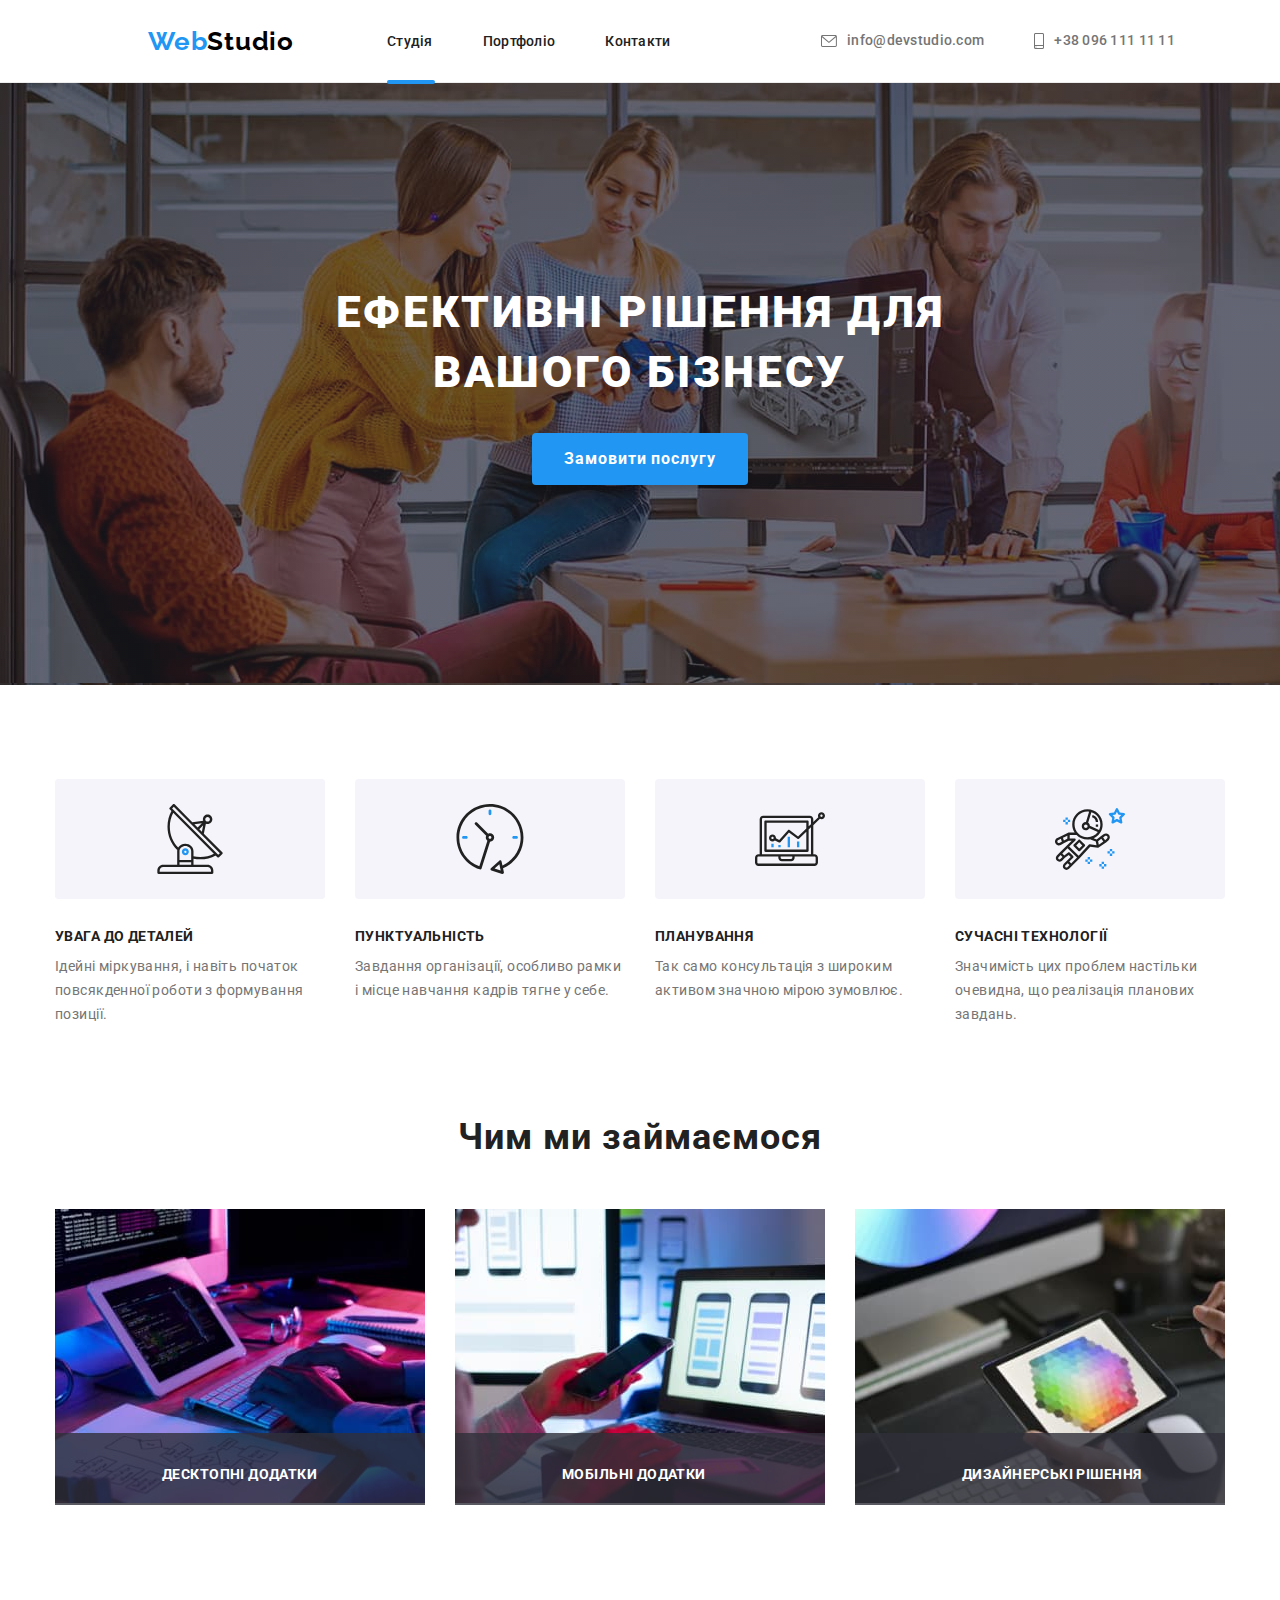
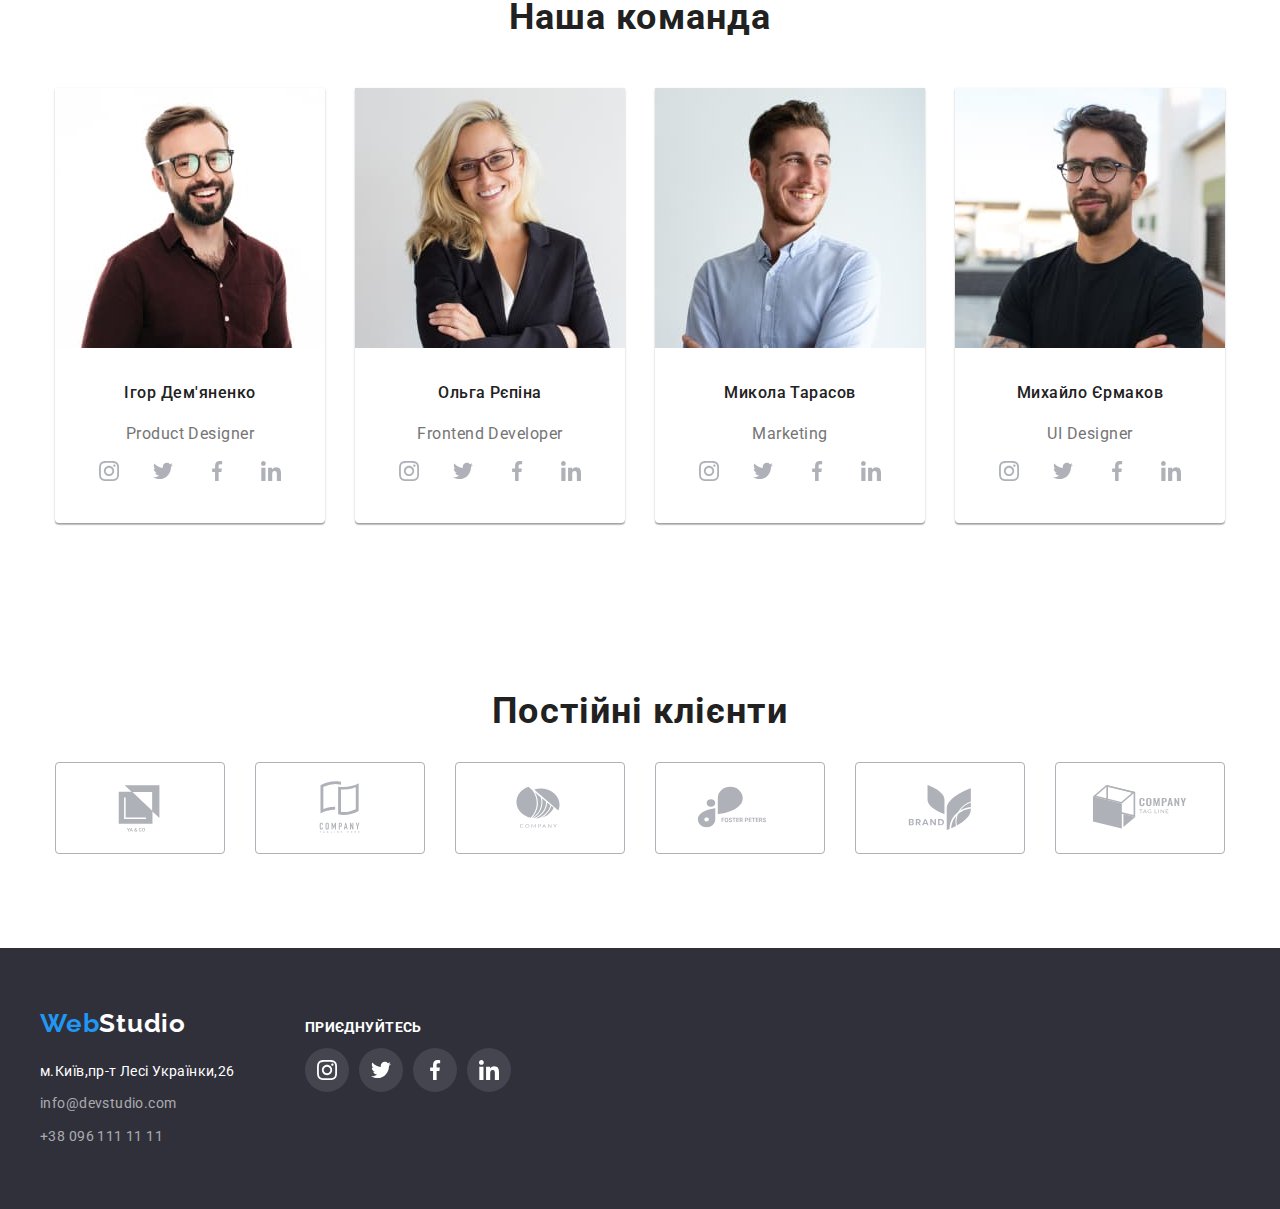
==== index.html @ 8ebbfdc6 "Add files via upload" ====
<!DOCTYPE html>
<html lang="uk">
  <head>
    <meta charset="UTF-8" />
    <meta http-equiv="X-UA-Compatible" content="IE=edge" />
    <meta name="viewport" content="width=device-width, initial-scale=1.0" />
    <link rel="preconnect" href="https://fonts.googleapis.com" />
    <link rel="preconnect" href="https://fonts.gstatic.com" crossorigin />
    <link
      href="https://fonts.googleapis.com/css2?family=Raleway:ital,wght@0,700;1,200&family=Roboto:wght@400;500;700;900&display=swap"
      rel="stylesheet"
    />
    <link
      rel="stylesheet"
      href="https://cdnjs.cloudflare.com/ajax/libs/modern-normalize/1.1.0/modern-normalize.min.css"
    />
    <link rel="stylesheet" href="./Styles/styles.css" />
    <title>Студія</title>
  </head>
  <body>
    <!-- Шапка сайта -->
    <header class="header-page">
      <div class="container header-container">
        <nav class="nav-title">
          <a href="logo" class="logo-header">
            <span class="logo-web">Web</span>Studio</a
          >
          <ul class="nav-link">
            <li class="nav-link-list">
              <a href="./index.html" class="link current">Студія</a>
            </li>
            <li class="nav-link-list">
              <a href="./portfolio.html" class="link">Портфоліо</a>
            </li>
            <li class="nav-link-list">
              <a href="Контакти" class="link">Контакти</a>
            </li>
          </ul>
        </nav>
        <ul class="contacts-link">
          <li class="contacts-list">
            <a href="info@devstudio.com" class="link">
              <svg class="icon-envelope" width="16" height="12">
                <use href="./studioimg/symbol-defs.svg#icon-envelope">
                </use>
              </svg><span>
              info@devstudio.com</span></a>
          </li>
          <li class="contacts-list">
            <a href="tel:+380961111111" class="link">
              <svg class="icon-smartphone" width="10" height="16">
                <use href="./studioimg/symbol-defs.svg#icon-smartphone"></use></svg>
                <span>+38 096 111 11 11</span></a>
          </li>
        </ul>
      </div>
    </header>
    <main>
      <!-- hero -->
      <section class="hero-section">
        <div class="hero-container">
          <h1 class="hero-title">Ефективні рішення для вашого бізнесу</h1>
          <button data-modal-open class="hero-button pointer" type="button">
            Замовити послугу
          </button>
         

            </div>
          </div>

      </section>
      <!--  Переваги -->
      <section class="section-skills">
        <div class="container-skills">
          <ul class="skills">
            <li class="skills-list">
              <div class="icon-skills">
                <svg class="icon-antenna" width="70" height="70">
                  <use href="./studioimg/symbol-defs.svg#icon-antenna"></use>
                </svg>
              </div>
              <h3 class="skills-item">УВАГА ДО ДЕТАЛЕЙ</h3>
              <p class="skills-text">
                Ідейні міркування, і навіть початок повсякденної роботи з
                формування позиції.
              </p>
            </li>
            <li class="skills-list">
              <div class="icon-skills">
                <svg class="icon-clock" width="70" height="70">
                  <use href="./studioimg/symbol-defs.svg#icon-clock"></use>                  
                </svg>
              </div>
              <h3 class="skills-item">ПУНКТУАЛЬНІСТЬ</h3>
              <p class="skills-text">
                Завдання організації, особливо рамки і місце навчання кадрів
                тягне у себе.
              </p>
            </li>
            <li class="skills-list">
              <div class="icon-skills">
                <svg class="icon-diagram" width="70" height="70">
                  <use href="./studioimg/symbol-defs.svg#icon-diagram"></use>                  
                </svg>
              </div>
              <h3 class="skills-item">ПЛАНУВАННЯ</h3>
              <p class="skills-text">
                Так само консультація з широким активом значною мірою зумовлює.
              </p>
            </li>
            <li class="skills-list">
              <div class="icon-skills">
                <svg class="icon-astronaut" width="70" height="70">

                  <use href="./studioimg/symbol-defs.svg#icon-astronaut"></use>                
                </svg>
              </div>
              <h3 class="skills-item">СУЧАСНІ ТЕХНОЛОГІЇ</h3>
              <p class="skills-text">
                Значимість цих проблем настільки очевидна, що реалізація
                планових завдань.
              </p>
            </li>
          </ul>
        </div>
      </section>
      <!--Чим займаємось  -->
      <section class="section-we-do">
        <div class="container-we-do">
          <h2 class="we-do-title">Чим ми займаємося</h2>
          <ul class="we-do-list">
            <li class="we-do-item">
              <div class="produkt-work"><img
                class="img-block"
                src="./studioimg/box1.jpg"
                alt="набираймо текст"
                width="370"
              />
              <p class="we-do-work">Десктопні додатки</p></div>
            </li>
            <li class="we-do-item">
              <div class="produkt-work">
              <img
                class="img-block"
                src="./studioimg/box2.jpg"
                alt="мобільний додаток"
                width="370"
              />
              <p class="we-do-work">Мобільні додатки</p>
            </div>
            </li>
            <li class="we-do-item">
              <div class="produkt-work">
              <img
                class="img-block"
                src="./studioimg/box3.jpg"
                alt="оформлення"
                width="370"
              />
              <p class="we-do-work">Дизайнерські рішення</p>
            </div>
            </li>
          </ul>
        </div>
      </section>
      <!-- Наша команда -->
      <section class="section-team">
        <div class="container-team">
          <h2 class="team-title">Наша команда</h2>
          <ul class="team-list">
            <li class="team-item">
              <img
                class="team-img"
                src="./studioimg/img1.jpg"
                alt="Ігор Дем'яненко"
                width="270"
              />
              <div class="team-member">
                <h3 class="team-people">Ігор Дем'яненко</h3>
                <p class="teams-text">Product Designer</p>
                <ul class="icon-social">
                  <li class="icon-sociall">
                    <a class="icon-link" href="instagram">
                      <svg class="icon-svg" width="20" height="20">
                        <use href="./studioimg/symbol-defs.svg#icon-instagram1"></use>
                      </svg>
                    </a>
                  </li>
                  <li class="icon-sociall">
                    <a class="icon-link" href="twitter1">
                      <svg class="icon-svg" width="20" height="20">
                        <use href="./studioimg/symbol-defs.svg#icon-twitter1"></use>
                      </svg>
                    </a>
                  </li>
                  <li class="icon-sociall">
                    <a class="icon-link" href="facebook1">
                      <svg class="icon-svg" width="20" height="20">
                        <use href="./studioimg/symbol-defs.svg#icon-facebook1"></use>
                      </svg>
                    </a>
                  </li>
                  <li class="icon-sociall">
                    <a class="icon-link" href="linkedin1">
                      <svg class="icon-svg" width="20" height="20">
                        <use href="./studioimg/symbol-defs.svg#icon-linkedin1"></use>
                      </svg>
                    </a>
                  </li>
                </ul>
                    </div>
                    </li>
                    <li class="team-item">
                      <img class="team-img" src="./studioimg/img2.jpg" alt="Ольга Рєпіна" width="270" />
                      <div class="team-member">
                        <h3 class="team-people">Ольга Рєпіна</h3>
                        <p class="teams-text">Frontend Developer</p>
                        <ul class="icon-social">
                          <li class="icon-sociall">
                            <a class="icon-link" href="instagram">
                              <svg class="icon-svg" width="20" height="20">
                                <use href="./studioimg/symbol-defs.svg#icon-instagram1"></use>
                              </svg>
                            </a>
                          </li>
                          <li class="icon-sociall">
                            <a class="icon-link" href="twitter1">
                              <svg class="icon-svg" width="20" height="20">
                                <use href="./studioimg/symbol-defs.svg#icon-twitter1"></use>
                              </svg>
                            </a>
                          </li>
                          <li class="icon-sociall">
                            <a class="icon-link" href="facebook1">
                              <svg class="icon-svg" width="20" height="20">
                                <use href="./studioimg/symbol-defs.svg#icon-facebook1"></use>
                              </svg>
                            </a>
                          </li>
                          <li class="icon-sociall">
                            <a class="icon-link" href="linkedin1">
                              <svg class="icon-svg" width="20" height="20">
                                <use href="./studioimg/symbol-defs.svg#icon-linkedin1"></use>
                              </svg>
                            </a>
                          </li>
                        </ul>
                      </div>
                    </li>
                    <li class="team-item">
                      <img class="team-img" src="./studioimg/img3.jpg" alt="Микола Тарасов" width="270" />
                      <div class="team-member">
                        <h3 class="team-people">Микола Тарасов</h3>
                        <p class="teams-text">Marketing</p>
                        <ul class="icon-social">
                          <li class="icon-sociall">
                            <a class="icon-link" href="instagram">
                              <svg class="icon-svg" width="20" height="20">
                                <use href="./studioimg/symbol-defs.svg#icon-instagram1"></use>
                              </svg>
                            </a>
                          </li>
                          <li class="icon-sociall">
                            <a class="icon-link" href="twitter1">
                              <svg class="icon-svg" width="20" height="20">
                                <use href="./studioimg/symbol-defs.svg#icon-twitter1"></use>
                              </svg>
                            </a>
                          </li>
                          <li class="icon-sociall">
                            <a class="icon-link" href="facebook1">
                              <svg class="icon-svg" width="20" height="20">
                                <use href="./studioimg/symbol-defs.svg#icon-facebook1"></use>
                              </svg>
                            </a>
                          </li>
                          <li class="icon-sociall">
                            <a class="icon-link" href="linkedin1">
                              <svg class="icon-svg" width="20" height="20">
                                <use href="./studioimg/symbol-defs.svg#icon-linkedin1"></use>
                              </svg>
                            </a>
                          </li>
                        </ul>
                      </div>
                    </li>
                    <li class="team-item">
                      <img class="team-img" src="./studioimg/img4.jpg" alt="Михайло Єрмаков" width="270" />
                      <div class="team-member">
                        <h3 class="team-people">Михайло Єрмаков</h3>
                        <p class="teams-text">UI Designer</p>
                        <ul class="icon-social">
                          <li class="icon-sociall">
                            <a class="icon-link" href="instagram">
                              <svg class="icon-svg" width="20" height="20">
                                <use href="./studioimg/symbol-defs.svg#icon-instagram1"></use>
                              </svg>
                            </a>
                          </li>
                          <li class="icon-sociall">
                            <a class="icon-link" href="twitter1">
                              <svg class="icon-svg" width="20" height="20">
                                <use href="./studioimg/symbol-defs.svg#icon-twitter1"></use>
                              </svg>
                            </a>
                          </li>
                          <li class="icon-sociall">
                            <a class="icon-link" href="facebook1">
                              <svg class="icon-svg" width="20" height="20">
                                <use href="./studioimg/symbol-defs.svg#icon-facebook1"></use>
                              </svg>
                            </a>
                          </li>
                          <li class="icon-sociall">
                            <a class="icon-link" href="linkedin1">
                              <svg class="icon-svg" width="20" height="20">
                                <use href="./studioimg/symbol-defs.svg#icon-linkedin1"></use>
                              </svg>
                            </a>
                          </li>
                        </ul>
                      </div>
                    </li>
                    </ul>
                    </div>
                    </section>
                    <!-- Постійні клієнти -->
                    <section class="regular-customers">
                      <h2 class="customers-title">Постійні клієнти</h2>
                      <div class="container-customers">
                        <ul class="customers-list">
                          <li class="customers-items">
                            <a class="logo-link" href="icon-Logo6">
                              <svg class="icon-group" width="106" height="60">
                                <use href="./studioimg/symbol-defs.svg#icon-Logo6"></use>
                              </svg>
                            </a>
                          </li>
                          <li class="customers-items">
                            <a class="logo-link" href="icon-Logo1">
                              <svg class="icon-group" width="106" height="60">
                                <use href="./studioimg/symbol-defs.svg#icon-Logo1"></use>
                              </svg>
                            </a>
                          </li>
                          <li class="customers-items">
                            <a class="logo-link" href="icon-Logo2">
                              <svg class="icon-group" width="106" height="60">/
                                <use href="./studioimg/symbol-defs.svg#icon-Logo2"></use>
                              </svg>
                            </a>
                          </li>
                          <li class="customers-items">
                            <a class="logo-link" href="icon-Logo3">
                              <svg class="icon-group" width="106" height="60">
                                <use href="./studioimg/symbol-defs.svg#icon-Logo3"></use>
                              </svg>
                            </a>
                          </li>
                          <li class="customers-items">
                            <a class="logo-link" href="icon-Logo4">
                              <svg class="icon-group" width="106" height="60">
                                <use href="./studioimg/symbol-defs.svg#icon-Logo4"></use>
                              </svg>
                            </a>
                          </li>
                          <li class="customers-items">
                            <a class="logo-link" href="icon-Logo5">
                              <svg class="icon-group" width="106" height="60">
                                <use href="./studioimg/symbol-defs.svg#icon-Logo5"></use>
                              </svg>
                            </a>
                          </li>
                        </ul>
                      </div>
                    </section>
                    </main>
                    <!--footer-->
                    <section class="footer">
                      <div class="footer-container">
                      <div class="container-footer">
                        <a class="logo-footer" href="logo"><span class="logo-web">Web</span>Studio</a>
                        <address class="address">
                          <ul class="address-title">
                            <li class="address-list">
                              <a href="https://goo.gl/maps/Uk9epae2cdkcfRPx9" target="_blank" class="address-item"
                                rel="noopener noreferrer nofollow">
                                м.Київ,пр-т Лесі Українки,26</a>
                            </li>
                            <li class="mail-list">
                              <a href="mailto:info@devstudio.com" class="mail-item" rel="noopener noreferrer nofollow">
                                info@devstudio.com</a>
                            </li>
                            <li class="tel-list">
                              <a href="tel:+380961111111" class="tel-item">+38 096 111 11 11</a>
                            </li>
                          </ul>
                        </address>
                      </div>
                      <div class="container-social">
                        <p class="content-title">Приєднуйтесь</p>
                        <ul class="footer-social">
                          <li class="icon-footer">
                            <a class="footer-icon-link" href="instagram">
                              <svg class="icon-instagram" width="20" height="20">
                                <use href="./studioimg/symbol-defs.svg#icon-instagram"></use>
                              </svg>
                            </a>
                          </li>
                          <li class="icon-footer">
                            <a class="footer-icon-link" href="twitter">
                              <svg class="icon-twitter" width="20" height="20">
                                <use href="./studioimg/symbol-defs.svg#icon-twitter"></use>
                              </svg>
                            </a>
                          </li>
                          <li class="icon-footer">
                            <a class="footer-icon-link" href="facebook">
                              <svg class="icon-facebook" width="20" height="20">
                                <use href="./studioimg/symbol-defs.svg#icon-facebook"></use>
                              </svg>
                            </a>
                          </li>
                          <li class="icon-footer">
                            <a class="footer-icon-link" href="linkedin">
                              <svg class="icon-linkedin" width="20" height="20">
                                <use href="./studioimg/symbol-defs.svg#icon-linkedin"></use>
                              </svg>
                            </a>
                          </li>
                        </ul>
                      </div>
                    </div>
                    </section>
                    <div class="backdrop is-hidden" data-modal>
                      <div class="modal">
                          <button data-modal-close class="close-button" type="button">
                          <svg class="close-modal-svg" width="18" height="18">
                            <use href="./studioimg/symbol-defs.svg#icon-close"></use>
                          </svg>
                        </button>
                      </div>
                    </div>
                    <script src="./studioimg/js/modal.js"></script>
                    </body>
                    </html>
---- Styles/styles.css ----
:root {
  --primary-color: #757575;
  --secondary-color: #212121;
  --text-color: #ffffff;
  --logo-color: #000000;
  --accent-color: #2196f3;
  --footer-color: #2f303a;
  --background-body: #f5f5f5;
  --background-team: #f5f4fa;
  --background-icon: #afb1b8;
}

h1,
h2,
h3,
ul,
p {
  margin: 0;
  padding: 0;
}
button {
  font-family: inherit;
  padding: 0;
  margin: 0;
  border: none;
}

img {
  display: block;
  max-width: 100%;
  height: auto;
}

/* body */
body {
  background: var(--background-body);
  color: var(--primary-color);
  font-family: "Roboto", sans-serif;
}

li {
  list-style-type: none;
}

.visually-hidden {
  position: absolute;
  width: 1px;
  height: 1px;
  margin: -1px;
  padding: 0;
  overflow: hidden;
  border: 0;
  clip: rect(0 0 0 0);
}

/* header */
.header-container {
  display: block;
  /* padding-top: 32px;
  padding-bottom: 32px; */
}
.header-page {
  border-bottom: 1px solid #ececec;
}

.container {
  display: flex;
  width: 1200px;
  margin-left: auto;
  margin-right: auto;
  padding-left: 15px;
  padding-right: 15px;
  /* margin: 0 auto; */
}
.header-page {
  background: var(--text-color);
}

/* Logo header */

.logo-web {
  color: var(--accent-color);
}

.logo-header {
  font-family: "Raleway", sans-serif;
  font-weight: 700;
  font-size: 26px;
  line-height: 1.2;
  letter-spacing: 0.03em;
  color: var(--logo-color);
  text-decoration: none;
  padding-top: 25px;
  padding-bottom: 25px;
  margin-left: 93px;
}

.logo-header:focus {
  color: var(--accent-color);
}

/* site-nav */

.nav-title {
  display: flex;
  align-items: center;
}

.nav-link {
  display: flex;
  align-items: center;
  padding: 32px 0;
  margin-left: 93px;
}

.nav-link-list {
  margin-right: 50px;
}

.nav-link .link,
.nav-link .link.current {
  font-weight: 500;
  font-size: 14px;
  line-height: 1.14;
  letter-spacing: 0.02em;
  color: var(--secondary-color);
  text-decoration: none;
  transition-property: color;
  transition-duration: 250ms;
  transition-timing-function: cubic-bezier(0.4, 0, 0.2, 1);
}

.nav-link .link:hover,
.nav-link .link:focus {
  color: var(--accent-color);
}
a.current::after {
  display: block;
  content: "";
  position: absolute;
  width: 48px;
  height: 4px;
  top: 80px;

  background: var(--accent-color);
  border-radius: 2px;
}

.contacts-link {
  display: flex;
  align-items: center;
  margin-left: auto;
  justify-items: center;
}

.contacts-list {
  margin-right: 50px;
  padding: 32px 0;
}

.icon-envelope {
  fill: currentColor;
  margin-right: 10px;
}

.icon-smartphone {
  fill: currentColor;
  margin-right: 10px;
}

.contacts-link .link {
  font-weight: 500;
  font-size: 14px;
  line-height: 1.14;
  letter-spacing: 0.02em;
  color: var(--primary-color);
  text-decoration: none;
  display: flex;
  align-items: center;
  margin-left: auto;
  transition-property: color;
  transition-duration: 250ms;
  transition-timing-function: cubic-bezier(0.4, 0, 0.2, 1);
}

.contacts-link .link:hover,
.contacts-link .link:focus {
  color: var(--accent-color);
}

/* button studio */

.hero-button.pointer {
  cursor: pointer;
}
.hero-button {
  background: var(--accent-color);
  color: var(--text-color);
  font-weight: 700;
  font-size: 16px;
  line-height: 1.99;
  letter-spacing: 0.06em;
  display: flex;
  box-shadow: 0px 4px 4px rgba(0, 0, 0, 0.15);
  border-radius: 4px;
  margin: 0 auto;
  padding: 10px 32px;
}

.hero-section .button:focus,
.hero-section .button:hover {
  color: #188ce8;
}

/* section hero */
.hero-section {
  max-width: 1600px;
  margin-left: auto;
  margin-right: auto;
  padding-left: 15px;
  padding-right: 15px;
  padding-top: 200px;
  padding-bottom: 200px;
  background: #2f303a;

  background-image: linear-gradient(
      rgba(47, 48, 58, 0.4),
      rgba(47, 48, 58, 0.4)
    ),
    url(../studioimg/heroimg.jpg);
}

.backdrop {
  position: fixed;
  top: 0;
  left: 0;
  width: 100%;
  height: 100%;
  background: rgba(0, 0, 0, 0.2);
  transition: opacity 250ms cubic-bezier(0.4, 0, 0.2, 1), visibility 250ms;
}
.is-hidden {
  opacity: 0;
  pointer-events: none;
  visibility: hidden;
}
.modal {
  position: absolute;
  top: 50%;
  left: 50%;
  transform: translate(-50%, -50%);
  min-width: 528px;
  min-height: 581px;
  box-shadow: 0px 1px 3px rgba(0, 0, 0, 0.12), 0px 1px 1px rgba(0, 0, 0, 0.14),
    0px 2px 1px rgba(0, 0, 0, 0.2);
  border-radius: 4px;
  background: var(--text-color);
}

.modal .close-button {
  position: absolute;
  display: flex;
  justify-content: center;
  align-items: center;
  width: 30px;
  height: 30px;
  top: 8px;
  right: 8px;
  border-radius: 50%;
  background-color: var(--text-color);
  border: 1px solid rgba(0, 0, 0, 0.1);
  transition-property: var(--text-color);
  transition-duration: 250ms;
  transition-timing-function: cubic-bezier(0.4, 0, 0.2, 1);
}
.modal .close-button:hover,
.modal .close-button:focus {
  fill: var(--accent-color);
}

.hero-title {
  font-weight: 900;
  font-size: 44px;
  line-height: 1.36;
  letter-spacing: 0.06em;
  color: var(--text-color);

  margin-bottom: 30px;
  text-transform: uppercase;
  text-align: center;
  width: 696px;
  margin-left: auto;
  margin-right: auto;
}

/* advantages-переваги */

.container-skills {
  width: 1200px;
  margin-left: auto;
  margin-right: auto;
  padding-left: 15px;
  padding-right: 15px;
  display: flex;

  /* outline: 1px solid red; */
}
.section-skills {
  padding-bottom: 94px;
  padding-top: 94px;
}
.icon-skills {
  display: flex;
  justify-content: center;
  align-items: center;
  width: 270px;
  height: 120px;
  background-color: var(--background-team);
  margin-bottom: 30px;
  border-radius: 4px;
}

.skills {
  display: flex;
  gap: 30px;

  width: 270px;
  height: 120px;
  background-color: var(--background-team);
  margin-bottom: 30px;
  border-radius: 4px;
}

.skills-list {
  display: block;
}

.skills-item {
  font-weight: 700;
  font-size: 14px;
  line-height: 1.14;
  letter-spacing: 0.03em;
  color: var(--secondary-color);
  text-transform: uppercase;
}

.skills-text {
  font-size: 14px;
  line-height: 1.71;
  letter-spacing: 0.03em;
  color: var(--primary-color);
  margin-top: 10px;
}
/* чим займаемось */

.section-we-do {
  padding-top: 94px;
  padding-bottom: 0px;
}

.container-we-do {
  /* outline: 5px solid green; */
  width: 1200px;
  margin-left: auto;
  margin-right: auto;
  padding-left: 15px;
  padding-right: 15px;
}

.we-do-title {
  font-weight: 700;
  font-size: 36px;
  line-height: 1.16;
  letter-spacing: 0.03em;
  text-align: center;
  color: var(--secondary-color);
  margin-bottom: 50px;
}
.produkt-work {
  position: relative;
}
.produkt-work::before {
  display: inline-block;
  position: absolute;
  content: "";
  width: 370px;
  height: 72px;
  top: 224px;
  background: rgba(47, 48, 58, 0.8);
}
.we-do-list {
  display: flex;
  justify-content: center;
  gap: 30px;
  padding-inline-start: 0px;
}
.img-block {
  display: block;
  width: 370px;
}
.we-do-work {
  position: absolute;
  left: 107px;
  bottom: 27px;
  font-weight: 700;
  font-size: 14px;
  line-height: 1.14px;

  letter-spacing: 0.03em;
  text-transform: uppercase;
  color: var(--text-color);
}
/* Наша Команда */

.section-team {
  padding-top: 94px;
  padding-bottom: 94px;
  background: var(--text-color);
}

.container-team {
  /* outline: 5px solid tomato; */
  width: 1200px;
  margin-left: auto;
  margin-right: auto;
  padding-left: 15px;
  padding-right: 15px;
}
.team-title {
  margin-bottom: 50px;
}

.team-list {
  display: flex;
  justify-content: center;
  gap: 30px;
  padding-inline-start: 0px;
}

.team-item {
  flex-basis: 270px;
  background-color: var(--main-light-color);
  box-shadow: 0px 1px 3px rgba(0, 0, 0, 0.12), 0px 1px 1px rgba(0, 0, 0, 0.14),
    0px 2px 1px rgba(0, 0, 0, 0.2);
  border-radius: 0px 0px 4px 4px;
}

.team-img {
  display: block;
  width: 270px;
}

.team-member {
  padding: 30px 25px;
}

.team-title {
  font-weight: 700;
  font-size: 36px;
  line-height: 1.16;
  text-align: center;
  letter-spacing: 0.03em;
  color: var(--secondary-color);
}

.teams-text {
  color: var(--primary-color);
  font-size: 16px;
  line-height: 1.9;
  letter-spacing: 0.03em;
  text-align: center;
  margin-top: 10px;
}
.team-people {
  color: var(--secondary-color);
  font-weight: 500;
  font-size: 16px;
  line-height: 1.9;
  letter-spacing: 0.03em;

  text-align: center;
}
.icon-social {
  display: flex;
  justify-content: center;
  align-items: center;
  gap: 10px;
}

.icon-link {
  display: flex;
  justify-content: center;
  align-items: center;
  width: 44px;
  height: 44px;
  border-radius: 50%;
  color: var(--background-icon);
  transition-property: var(--background-icon);
  transition-duration: 250ms;
  transition-timing-function: cubic-bezier(0.4, 0, 0.2, 1);
}

.icon-link:hover,
.icon-link:focus {
  background-color: var(--accent-color);
  color: var(--text-color);
}
.icon-svg {
  fill: currentColor;
}

/* Постійні клієнти */

.regular-customers {
  width: 1200px;
  margin: 0 auto;
}
.customers-title {
  font-weight: 700;
  font-size: 36px;
  line-height: 1.16px;
  text-align: center;
  letter-spacing: 0.03em;
  color: var(--secondary-color);
  padding-top: 94px;
  padding-bottom: 50px;
}
.container-customers {
  display: flex;
  justify-content: center;
  align-items: center;
  padding-bottom: 94px;
}

.logo-link {
  display: flex;
  justify-content: center;
  align-items: center;
  fill: currentColor;
  width: 170px;
  height: 92px;
  border: 1px solid;
  border-radius: 4px;
  color: var(--background-icon);
  transition-property: var(--background-icon);
  transition-duration: 250ms;
  transition-timing-function: cubic-bezier(0.4, 0, 0.2, 1);
}

.logo-link:hover,
.logo-link:focus {
  color: var(--accent-color);
}
.customers-items {
  width: 170px;
  height: 92px;
}

.customers-list {
  display: flex;
  justify-content: center;
  align-items: center;
  gap: 30px;
}

/* footer */

.footer-container {
  width: 1200px;
  margin: 0 auto;
  display: flex;
  align-items: baseline;
}

.footer {
  background: var(--footer-color);

  padding-top: 60px;
  padding-bottom: 60px;
  margin-left: auto;
  margin-right: auto;
  padding-left: 15px;
  padding-right: 15px;
}

.logo-web {
  color: var(--accent-color);
}

.logo-footer {
  font-family: "Raleway", sans-serif;
  font-weight: 700;
  font-size: 26px;
  line-height: 1.2;
  letter-spacing: 0.03em;
  color: var(--text-color);
  text-decoration: none;
  display: block;
  margin-bottom: 20px;
}

/* address */

.address-title .address-link {
  color: var(--text-color);
  text-decoration: none;
  font-style: normal;
}
.address-title .mail-item:hover,
.address-title .tel-item:hover {
  color: var(--accent-color);
}
.address-list {
  margin-bottom: 9px;
}
.mail-list {
  margin-bottom: 9px;
}

.address-list .address-item {
  font-size: 14px;
  line-height: 1.71;
  letter-spacing: 0.03em;
  color: var(--text-color);
  text-decoration: none;
  font-style: normal;
  transition-property: var(--text-color);
  transition-duration: 250ms;
  transition-timing-function: cubic-bezier(0.4, 0, 0.2, 1);
}
.address-title .address-item:hover {
  color: var(--accent-color);
}

.address-title .mail-item,
.address-title .tel-item,
.address-link {
  font-size: 14px;
  line-height: 1.71;
  color: rgba(255, 255, 255, 0.6);
  letter-spacing: 0.03em;
  text-decoration: none;
  font-style: normal;
  transition-property: rgba(255, 255, 255, 0.6);
  transition-duration: 250ms;
  transition-timing-function: cubic-bezier(0.4, 0, 0.2, 1);
}

.address-item {
  display: inline-block;
}
/* Приєднуйтесь */

.container-social {
  margin-left: 70px;
}

.content-title {
  font-weight: 700;
  font-size: 14px;
  line-height: 1.14px;
  letter-spacing: 0.03em;
  text-transform: uppercase;
  color: var(--text-color);
  margin-bottom: 20px;
}
.footer-social {
  display: flex;
  justify-content: center;
  align-items: baseline;
  gap: 10px;
}

.footer-icon-link {
  display: flex;
  justify-content: center;
  align-items: center;
  background: rgba(255, 255, 255, 0.1);
  width: 44px;
  height: 44px;
  border-radius: 50%;
  transition-property: rgba(255, 255, 255, 0.6);
  transition-duration: 250ms;
  transition-timing-function: cubic-bezier(0.4, 0, 0.2, 1);
}
.footer-icon-link:focus,
.footer-icon-link:hover {
  background-color: var(--accent-color);
}

/* portfolio */

header {
  background: var(--text-color);
  border-bottom: 1px solid #ececec;
}

a.active.current::after {
  display: block;
  content: "";
  position: absolute;
  width: 78px;
  height: 4px;
  top: 80px;

  background: var(--accent-color);
  border-radius: 2px;
}

body {
  background: var(--text-color);
  color: var(--secondary-color);
}
/* portfolio button */

.container-portfolio {
  margin: 0 auto;
  max-width: 1200px;
  padding-right: 15px;
  padding-left: 15px;
}

.btn {
  height: 38px;
  font-weight: 500;
  font-size: 16px;
  line-height: 1.7px;
  letter-spacing: 0.03em;

  padding: 6px 22px;

  margin-right: 8px;
  border-radius: 4px;
  transition-property: var(--text-color);
  transition-duration: 250ms;
  transition-timing-function: cubic-bezier(0.4, 0, 0.2, 1);
}

.button.pointer:nth-child(5) {
  margin-right: 0;
}

.buttons-list {
  padding-top: 94px;
  padding-bottom: 94px;
  align-items: center;
}

.btn-items {
  margin-bottom: 50px;
  justify-content: center;
}

.btn-items {
  /* font-family: "Roboto"; */
  font-weight: 500;
  font-size: 16px;
  line-height: 1.62;
  letter-spacing: 0.03em;
  text-align: center;
  color: var(--secondary-color);
  background: var(--text-color);
  display: flex;
}

.btn:hover,
.btn:focus {
  color: var(--text-color);
  background-color: var(--accent-color);
  box-shadow: 0px 3px 1px rgba(0, 0, 0, 0.1), 0px 1px 2px rgba(0, 0, 0, 0.08),
    0px 2px 2px rgba(0, 0, 0, 0.12);
  border-radius: 4px;
}
/* Portfolio Project */

.portfolio-title {
  display: flex;
  flex-wrap: wrap;
}

.portfolio-list {
  flex-basis: 370px;
  margin-right: 30px;
  margin-bottom: 30px;
  border: 1px solid #eeeeee;
}
.portfolio-link {
  display: block;
  text-decoration: none;
}
.portfolio-link:hover,
.portfolio-link:focus {
  color: var(--accent-color);
  box-shadow: 0px 1px 1px rgba(0, 0, 0, 0.12), 0px 4px 4px rgba(0, 0, 0, 0.06),
    1px 4px 6px rgba(0, 0, 0, 0.16);
}
.portfolio-list:nth-child(3n) {
  margin-right: 0;
}
.portfolio-list:nth-last-child(-n + 3) {
  margin-bottom: 0;
}

.portfolio-sample {
  font-weight: 700;
  font-size: 18px;
  line-height: 2.25;
  letter-spacing: 0.06em;
  color: var(--secondary-color);
  /* margin-top: 20px; */
}
.portfolio-overlay {
  position: relative;
  overflow: hidden;
}
.portfolio-overlay::before {
  display: flex;
  content: "";
  position: absolute;
  justify-content: center;
  align-items: center;
  top: 0;
  left: 0;
  width: 100%;
  height: 100%;
  background: rgba(33, 150, 243, 0.9);
  opacity: 0;
  transform: translateY(100%);
  transition: transform 250ms cubic-bezier(0.4, 0, 0.2, 1);
}
.portfolio-overlay:hover::before {
  opacity: 1;
}
.portfolio-link:hover .portfolio-overlay::before {
  transform: translateY(0);
}

.title-overlay {
  position: relative;
  /* overflow: hidden; */
}
/* .overlay-text {
  position: relative;
  overflow: hidden;
} */

 .overlay-text {
  position: absolute;
  top: 0;
  left: 0;
  width: 100%;
  height: 100%;
  background: rgba(33, 150, 243, 0.9);
  padding: 63px 24px;
  

  font-weight: 400;
  font-size: 18px;
  line-height: 1.55px;
  color: var(--logo-color);
  letter-spacing: 0.03em;
  /* opacity: 0; */
  transform: translateY(0);
  transition: transform 250ms cubic-bezier(0.4, 0, 0.2, 1);
}
.overlay-text:hover {
  opacity: 1;
}

.portfolio-info {
  font-size: 16px;
  line-height: 1.19;
  letter-spacing: 0.03em;
  color: var(--primary-color);
  margin-top: 4px;
}
.porfolio-text {
  padding: 20px 24px;
  /* box-shadow: 0px 1px 3px rgba(0, 0, 0, 0.12), 0px 1px 1px rgba(0, 0, 0, 0.14),
    0px 2px 1px rgba(0, 0, 0, 0.2); */
  border-radius: 0px 0px 4px 4px;
}
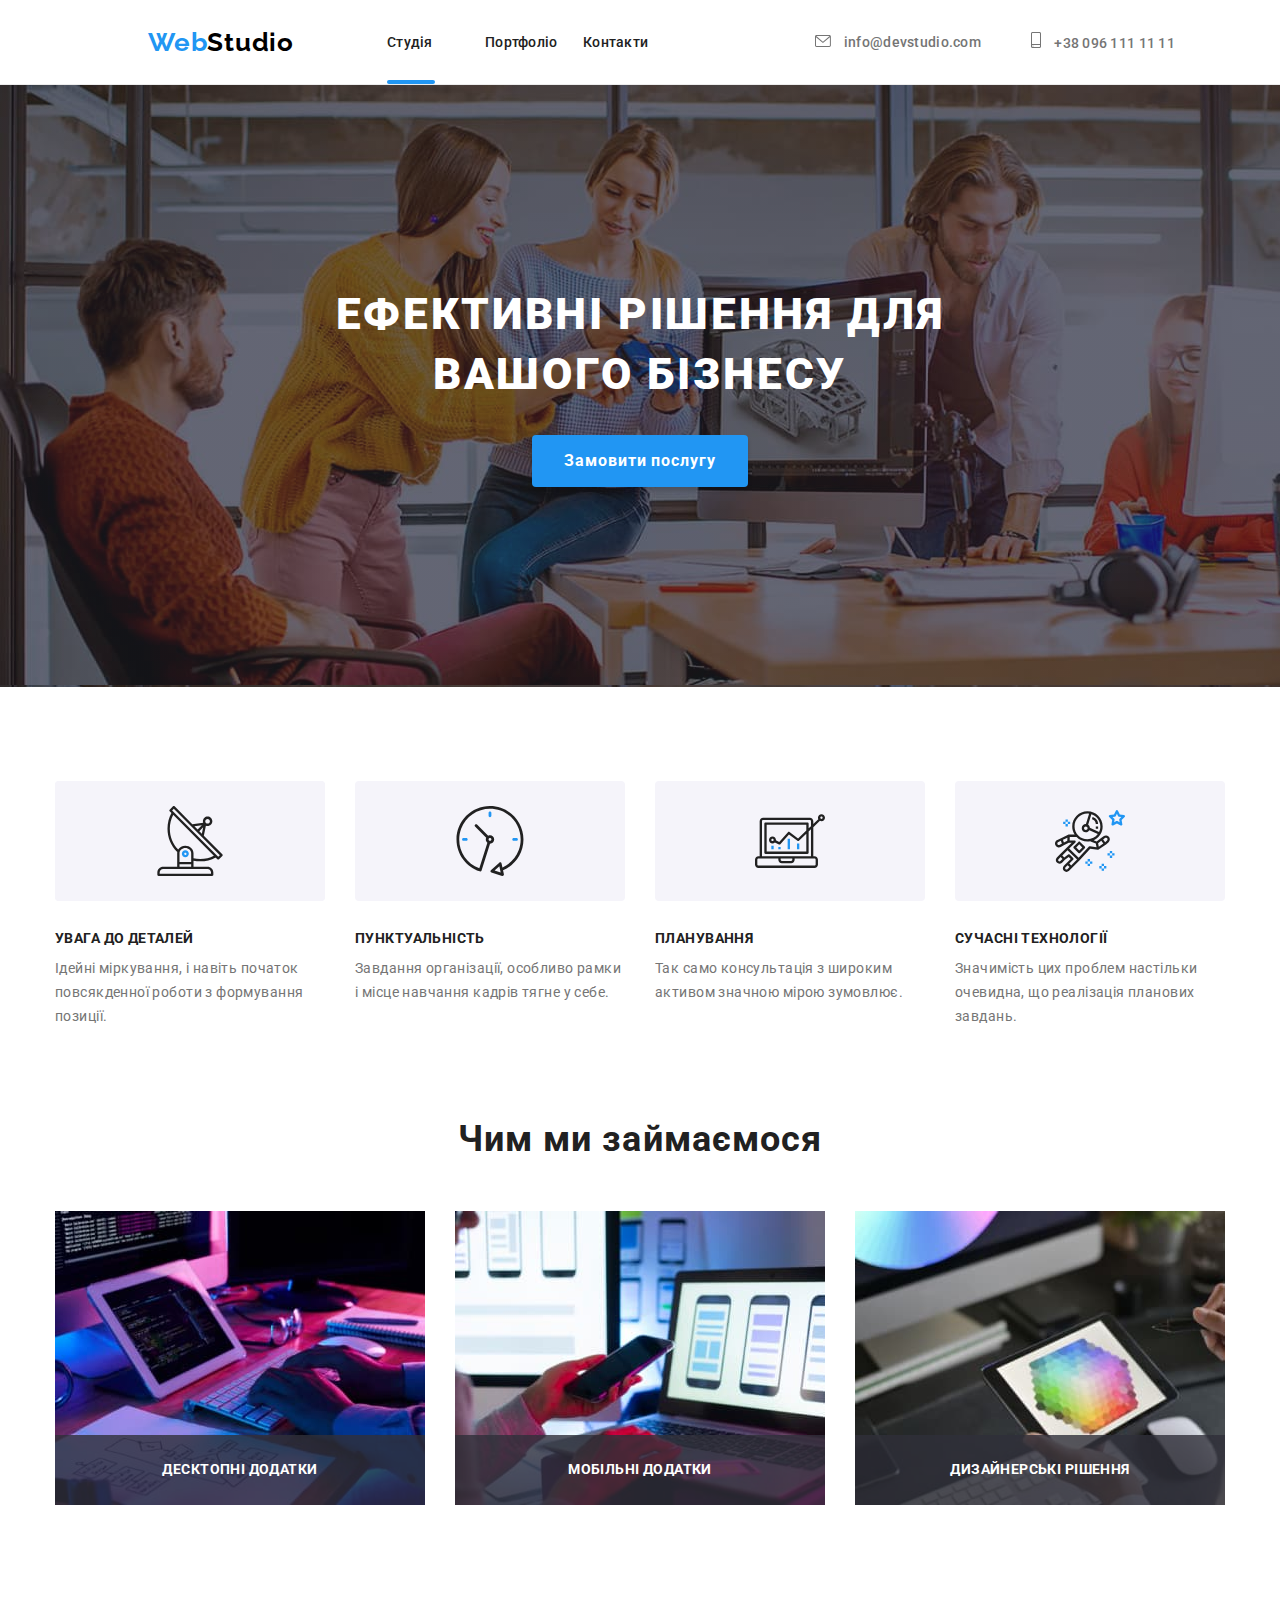
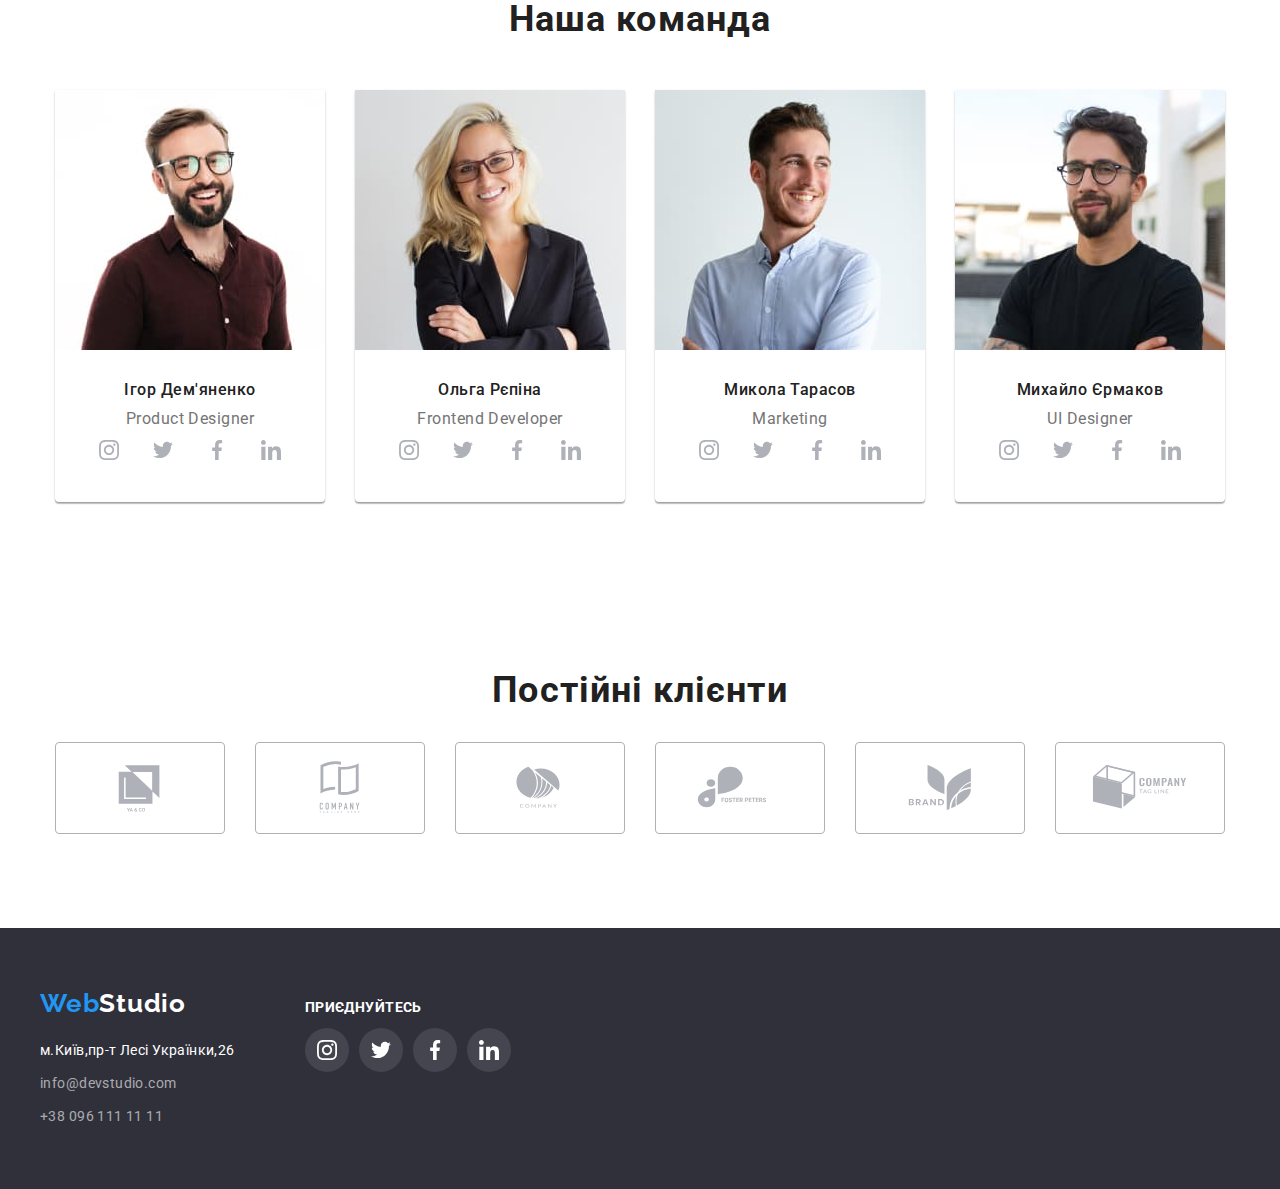
==== commit e0a1b222: "fix" ====
--- a/index.html
+++ b/index.html
@@ -41,16 +41,19 @@
           <li class="contacts-list">
             <a href="info@devstudio.com" class="link">
               <svg class="icon-envelope" width="16" height="12">
-                <use href="./studioimg/symbol-defs.svg#icon-envelope">
-                </use>
-              </svg><span>
-              info@devstudio.com</span></a>
+                <use
+                  href="./studioimg/symbol-defs.svg#icon-envelope"
+                ></use></svg>
+                <span> info@devstudio.com</span></a
+            >
           </li>
           <li class="contacts-list">
             <a href="tel:+380961111111" class="link">
               <svg class="icon-smartphone" width="10" height="16">
-                <use href="./studioimg/symbol-defs.svg#icon-smartphone"></use></svg>
-                <span>+38 096 111 11 11</span></a>
+                <use href="./studioimg/symbol-defs.svg#icon-smartphone"></use>
+              </svg>
+              <span>+38 096 111 11 11</span></a
+            >
           </li>
         </ul>
       </div>
@@ -63,11 +66,7 @@
           <button data-modal-open class="hero-button pointer" type="button">
             Замовити послугу
           </button>
-         
-
-            </div>
-          </div>
-
+        </div>
       </section>
       <!--  Переваги -->
       <section class="section-skills">
@@ -88,7 +87,7 @@
             <li class="skills-list">
               <div class="icon-skills">
                 <svg class="icon-clock" width="70" height="70">
-                  <use href="./studioimg/symbol-defs.svg#icon-clock"></use>                  
+                  <use href="./studioimg/symbol-defs.svg#icon-clock"></use>
                 </svg>
               </div>
               <h3 class="skills-item">ПУНКТУАЛЬНІСТЬ</h3>
@@ -100,7 +99,7 @@
             <li class="skills-list">
               <div class="icon-skills">
                 <svg class="icon-diagram" width="70" height="70">
-                  <use href="./studioimg/symbol-defs.svg#icon-diagram"></use>                  
+                  <use href="./studioimg/symbol-defs.svg#icon-diagram"></use>
                 </svg>
               </div>
               <h3 class="skills-item">ПЛАНУВАННЯ</h3>
@@ -111,8 +110,7 @@
             <li class="skills-list">
               <div class="icon-skills">
                 <svg class="icon-astronaut" width="70" height="70">
-
-                  <use href="./studioimg/symbol-defs.svg#icon-astronaut"></use>                
+                  <use href="./studioimg/symbol-defs.svg#icon-astronaut"></use>
                 </svg>
               </div>
               <h3 class="skills-item">СУЧАСНІ ТЕХНОЛОГІЇ</h3>
@@ -130,35 +128,32 @@
           <h2 class="we-do-title">Чим ми займаємося</h2>
           <ul class="we-do-list">
             <li class="we-do-item">
-              <div class="produkt-work"><img
-                class="img-block"
-                src="./studioimg/box1.jpg"
-                alt="набираймо текст"
-                width="370"
-              />
-              <p class="we-do-work">Десктопні додатки</p></div>
+                <img
+                  class="img-block"
+                  src="./studioimg/box1.jpg"
+                  alt="набираймо текст"
+                  width="370"
+                />
+                <p class="we-do-work">Десктопні додатки</p>
+            </li>
+            <li class="we-do-item">
+                <img
+                  class="img-block"
+                  src="./studioimg/box2.jpg"
+                  alt="мобільний додаток"
+                  width="370"
+                />
+                <p class="we-do-work">Мобільні додатки</p> 
             </li>
             <li class="we-do-item">
               <div class="produkt-work">
-              <img
-                class="img-block"
-                src="./studioimg/box2.jpg"
-                alt="мобільний додаток"
-                width="370"
-              />
-              <p class="we-do-work">Мобільні додатки</p>
-            </div>
-            </li>
-            <li class="we-do-item">
-              <div class="produkt-work">
-              <img
-                class="img-block"
-                src="./studioimg/box3.jpg"
-                alt="оформлення"
-                width="370"
-              />
-              <p class="we-do-work">Дизайнерські рішення</p>
-            </div>
+                <img
+                  class="img-block"
+                  src="./studioimg/box3.jpg"
+                  alt="оформлення"
+                  width="370"
+                />
+                <p class="we-do-work">Дизайнерські рішення</p>
             </li>
           </ul>
         </div>
@@ -182,265 +177,324 @@
                   <li class="icon-sociall">
                     <a class="icon-link" href="instagram">
                       <svg class="icon-svg" width="20" height="20">
-                        <use href="./studioimg/symbol-defs.svg#icon-instagram1"></use>
+                        <use
+                          href="./studioimg/symbol-defs.svg#icon-instagram1"
+                        ></use>
                       </svg>
                     </a>
                   </li>
                   <li class="icon-sociall">
                     <a class="icon-link" href="twitter1">
                       <svg class="icon-svg" width="20" height="20">
-                        <use href="./studioimg/symbol-defs.svg#icon-twitter1"></use>
+                        <use
+                          href="./studioimg/symbol-defs.svg#icon-twitter1"
+                        ></use>
                       </svg>
                     </a>
                   </li>
                   <li class="icon-sociall">
                     <a class="icon-link" href="facebook1">
                       <svg class="icon-svg" width="20" height="20">
-                        <use href="./studioimg/symbol-defs.svg#icon-facebook1"></use>
+                        <use
+                          href="./studioimg/symbol-defs.svg#icon-facebook1"
+                        ></use>
                       </svg>
                     </a>
                   </li>
                   <li class="icon-sociall">
                     <a class="icon-link" href="linkedin1">
                       <svg class="icon-svg" width="20" height="20">
-                        <use href="./studioimg/symbol-defs.svg#icon-linkedin1"></use>
+                        <use
+                          href="./studioimg/symbol-defs.svg#icon-linkedin1"
+                        ></use>
                       </svg>
                     </a>
                   </li>
                 </ul>
-                    </div>
-                    </li>
-                    <li class="team-item">
-                      <img class="team-img" src="./studioimg/img2.jpg" alt="Ольга Рєпіна" width="270" />
-                      <div class="team-member">
-                        <h3 class="team-people">Ольга Рєпіна</h3>
-                        <p class="teams-text">Frontend Developer</p>
-                        <ul class="icon-social">
-                          <li class="icon-sociall">
-                            <a class="icon-link" href="instagram">
-                              <svg class="icon-svg" width="20" height="20">
-                                <use href="./studioimg/symbol-defs.svg#icon-instagram1"></use>
-                              </svg>
-                            </a>
-                          </li>
-                          <li class="icon-sociall">
-                            <a class="icon-link" href="twitter1">
-                              <svg class="icon-svg" width="20" height="20">
-                                <use href="./studioimg/symbol-defs.svg#icon-twitter1"></use>
-                              </svg>
-                            </a>
-                          </li>
-                          <li class="icon-sociall">
-                            <a class="icon-link" href="facebook1">
-                              <svg class="icon-svg" width="20" height="20">
-                                <use href="./studioimg/symbol-defs.svg#icon-facebook1"></use>
-                              </svg>
-                            </a>
-                          </li>
-                          <li class="icon-sociall">
-                            <a class="icon-link" href="linkedin1">
-                              <svg class="icon-svg" width="20" height="20">
-                                <use href="./studioimg/symbol-defs.svg#icon-linkedin1"></use>
-                              </svg>
-                            </a>
-                          </li>
-                        </ul>
-                      </div>
-                    </li>
-                    <li class="team-item">
-                      <img class="team-img" src="./studioimg/img3.jpg" alt="Микола Тарасов" width="270" />
-                      <div class="team-member">
-                        <h3 class="team-people">Микола Тарасов</h3>
-                        <p class="teams-text">Marketing</p>
-                        <ul class="icon-social">
-                          <li class="icon-sociall">
-                            <a class="icon-link" href="instagram">
-                              <svg class="icon-svg" width="20" height="20">
-                                <use href="./studioimg/symbol-defs.svg#icon-instagram1"></use>
-                              </svg>
-                            </a>
-                          </li>
-                          <li class="icon-sociall">
-                            <a class="icon-link" href="twitter1">
-                              <svg class="icon-svg" width="20" height="20">
-                                <use href="./studioimg/symbol-defs.svg#icon-twitter1"></use>
-                              </svg>
-                            </a>
-                          </li>
-                          <li class="icon-sociall">
-                            <a class="icon-link" href="facebook1">
-                              <svg class="icon-svg" width="20" height="20">
-                                <use href="./studioimg/symbol-defs.svg#icon-facebook1"></use>
-                              </svg>
-                            </a>
-                          </li>
-                          <li class="icon-sociall">
-                            <a class="icon-link" href="linkedin1">
-                              <svg class="icon-svg" width="20" height="20">
-                                <use href="./studioimg/symbol-defs.svg#icon-linkedin1"></use>
-                              </svg>
-                            </a>
-                          </li>
-                        </ul>
-                      </div>
-                    </li>
-                    <li class="team-item">
-                      <img class="team-img" src="./studioimg/img4.jpg" alt="Михайло Єрмаков" width="270" />
-                      <div class="team-member">
-                        <h3 class="team-people">Михайло Єрмаков</h3>
-                        <p class="teams-text">UI Designer</p>
-                        <ul class="icon-social">
-                          <li class="icon-sociall">
-                            <a class="icon-link" href="instagram">
-                              <svg class="icon-svg" width="20" height="20">
-                                <use href="./studioimg/symbol-defs.svg#icon-instagram1"></use>
-                              </svg>
-                            </a>
-                          </li>
-                          <li class="icon-sociall">
-                            <a class="icon-link" href="twitter1">
-                              <svg class="icon-svg" width="20" height="20">
-                                <use href="./studioimg/symbol-defs.svg#icon-twitter1"></use>
-                              </svg>
-                            </a>
-                          </li>
-                          <li class="icon-sociall">
-                            <a class="icon-link" href="facebook1">
-                              <svg class="icon-svg" width="20" height="20">
-                                <use href="./studioimg/symbol-defs.svg#icon-facebook1"></use>
-                              </svg>
-                            </a>
-                          </li>
-                          <li class="icon-sociall">
-                            <a class="icon-link" href="linkedin1">
-                              <svg class="icon-svg" width="20" height="20">
-                                <use href="./studioimg/symbol-defs.svg#icon-linkedin1"></use>
-                              </svg>
-                            </a>
-                          </li>
-                        </ul>
-                      </div>
-                    </li>
-                    </ul>
-                    </div>
-                    </section>
-                    <!-- Постійні клієнти -->
-                    <section class="regular-customers">
-                      <h2 class="customers-title">Постійні клієнти</h2>
-                      <div class="container-customers">
-                        <ul class="customers-list">
-                          <li class="customers-items">
-                            <a class="logo-link" href="icon-Logo6">
-                              <svg class="icon-group" width="106" height="60">
-                                <use href="./studioimg/symbol-defs.svg#icon-Logo6"></use>
-                              </svg>
-                            </a>
-                          </li>
-                          <li class="customers-items">
-                            <a class="logo-link" href="icon-Logo1">
-                              <svg class="icon-group" width="106" height="60">
-                                <use href="./studioimg/symbol-defs.svg#icon-Logo1"></use>
-                              </svg>
-                            </a>
-                          </li>
-                          <li class="customers-items">
-                            <a class="logo-link" href="icon-Logo2">
-                              <svg class="icon-group" width="106" height="60">/
-                                <use href="./studioimg/symbol-defs.svg#icon-Logo2"></use>
-                              </svg>
-                            </a>
-                          </li>
-                          <li class="customers-items">
-                            <a class="logo-link" href="icon-Logo3">
-                              <svg class="icon-group" width="106" height="60">
-                                <use href="./studioimg/symbol-defs.svg#icon-Logo3"></use>
-                              </svg>
-                            </a>
-                          </li>
-                          <li class="customers-items">
-                            <a class="logo-link" href="icon-Logo4">
-                              <svg class="icon-group" width="106" height="60">
-                                <use href="./studioimg/symbol-defs.svg#icon-Logo4"></use>
-                              </svg>
-                            </a>
-                          </li>
-                          <li class="customers-items">
-                            <a class="logo-link" href="icon-Logo5">
-                              <svg class="icon-group" width="106" height="60">
-                                <use href="./studioimg/symbol-defs.svg#icon-Logo5"></use>
-                              </svg>
-                            </a>
-                          </li>
-                        </ul>
-                      </div>
-                    </section>
-                    </main>
-                    <!--footer-->
-                    <section class="footer">
-                      <div class="footer-container">
-                      <div class="container-footer">
-                        <a class="logo-footer" href="logo"><span class="logo-web">Web</span>Studio</a>
-                        <address class="address">
-                          <ul class="address-title">
-                            <li class="address-list">
-                              <a href="https://goo.gl/maps/Uk9epae2cdkcfRPx9" target="_blank" class="address-item"
-                                rel="noopener noreferrer nofollow">
-                                м.Київ,пр-т Лесі Українки,26</a>
-                            </li>
-                            <li class="mail-list">
-                              <a href="mailto:info@devstudio.com" class="mail-item" rel="noopener noreferrer nofollow">
-                                info@devstudio.com</a>
-                            </li>
-                            <li class="tel-list">
-                              <a href="tel:+380961111111" class="tel-item">+38 096 111 11 11</a>
-                            </li>
-                          </ul>
-                        </address>
-                      </div>
-                      <div class="container-social">
-                        <p class="content-title">Приєднуйтесь</p>
-                        <ul class="footer-social">
-                          <li class="icon-footer">
-                            <a class="footer-icon-link" href="instagram">
-                              <svg class="icon-instagram" width="20" height="20">
-                                <use href="./studioimg/symbol-defs.svg#icon-instagram"></use>
-                              </svg>
-                            </a>
-                          </li>
-                          <li class="icon-footer">
-                            <a class="footer-icon-link" href="twitter">
-                              <svg class="icon-twitter" width="20" height="20">
-                                <use href="./studioimg/symbol-defs.svg#icon-twitter"></use>
-                              </svg>
-                            </a>
-                          </li>
-                          <li class="icon-footer">
-                            <a class="footer-icon-link" href="facebook">
-                              <svg class="icon-facebook" width="20" height="20">
-                                <use href="./studioimg/symbol-defs.svg#icon-facebook"></use>
-                              </svg>
-                            </a>
-                          </li>
-                          <li class="icon-footer">
-                            <a class="footer-icon-link" href="linkedin">
-                              <svg class="icon-linkedin" width="20" height="20">
-                                <use href="./studioimg/symbol-defs.svg#icon-linkedin"></use>
-                              </svg>
-                            </a>
-                          </li>
-                        </ul>
-                      </div>
-                    </div>
-                    </section>
-                    <div class="backdrop is-hidden" data-modal>
-                      <div class="modal">
-                          <button data-modal-close class="close-button" type="button">
-                          <svg class="close-modal-svg" width="18" height="18">
-                            <use href="./studioimg/symbol-defs.svg#icon-close"></use>
-                          </svg>
-                        </button>
-                      </div>
-                    </div>
-                    <script src="./studioimg/js/modal.js"></script>
-                    </body>
-                    </html>+              </div>
+            </li>
+            <li class="team-item">
+              <img
+                class="team-img"
+                src="./studioimg/img2.jpg"
+                alt="Ольга Рєпіна"
+                width="270"
+              />
+              <div class="team-member">
+                <h3 class="team-people">Ольга Рєпіна</h3>
+                <p class="teams-text">Frontend Developer</p>
+                <ul class="icon-social">
+                  <li class="icon-sociall">
+                    <a class="icon-link" href="instagram">
+                      <svg class="icon-svg" width="20" height="20">
+                        <use
+                          href="./studioimg/symbol-defs.svg#icon-instagram1"
+                        ></use>
+                      </svg>
+                    </a>
+                  </li>
+                  <li class="icon-sociall">
+                    <a class="icon-link" href="twitter1">
+                      <svg class="icon-svg" width="20" height="20">
+                        <use
+                          href="./studioimg/symbol-defs.svg#icon-twitter1"
+                        ></use>
+                      </svg>
+                    </a>
+                  </li>
+                  <li class="icon-sociall">
+                    <a class="icon-link" href="facebook1">
+                      <svg class="icon-svg" width="20" height="20">
+                        <use
+                          href="./studioimg/symbol-defs.svg#icon-facebook1"
+                        ></use>
+                      </svg>
+                    </a>
+                  </li>
+                  <li class="icon-sociall">
+                    <a class="icon-link" href="linkedin1">
+                      <svg class="icon-svg" width="20" height="20">
+                        <use
+                          href="./studioimg/symbol-defs.svg#icon-linkedin1"
+                        ></use>
+                      </svg>
+                    </a>
+                  </li>
+                </ul>
+              </div>
+            </li>
+            <li class="team-item">
+              <img
+                class="team-img"
+                src="./studioimg/img3.jpg"
+                alt="Микола Тарасов"
+                width="270"
+              />
+              <div class="team-member">
+                <h3 class="team-people">Микола Тарасов</h3>
+                <p class="teams-text">Marketing</p>
+                <ul class="icon-social">
+                  <li class="icon-sociall">
+                    <a class="icon-link" href="instagram">
+                      <svg class="icon-svg" width="20" height="20">
+                        <use
+                          href="./studioimg/symbol-defs.svg#icon-instagram1"
+                        ></use>
+                      </svg>
+                    </a>
+                  </li>
+                  <li class="icon-sociall">
+                    <a class="icon-link" href="twitter1">
+                      <svg class="icon-svg" width="20" height="20">
+                        <use
+                          href="./studioimg/symbol-defs.svg#icon-twitter1"
+                        ></use>
+                      </svg>
+                    </a>
+                  </li>
+                  <li class="icon-sociall">
+                    <a class="icon-link" href="facebook1">
+                      <svg class="icon-svg" width="20" height="20">
+                        <use
+                          href="./studioimg/symbol-defs.svg#icon-facebook1"
+                        ></use>
+                      </svg>
+                    </a>
+                  </li>
+                  <li class="icon-sociall">
+                    <a class="icon-link" href="linkedin1">
+                      <svg class="icon-svg" width="20" height="20">
+                        <use
+                          href="./studioimg/symbol-defs.svg#icon-linkedin1"
+                        ></use>
+                      </svg>
+                    </a>
+                  </li>
+                </ul>
+              </div>
+            </li>
+            <li class="team-item">
+              <img
+                class="team-img"
+                src="./studioimg/img4.jpg"
+                alt="Михайло Єрмаков"
+                width="270"
+              />
+              <div class="team-member">
+                <h3 class="team-people">Михайло Єрмаков</h3>
+                <p class="teams-text">UI Designer</p>
+                <ul class="icon-social">
+                  <li class="icon-sociall">
+                    <a class="icon-link" href="instagram">
+                      <svg class="icon-svg" width="20" height="20">
+                        <use
+                          href="./studioimg/symbol-defs.svg#icon-instagram1"
+                        ></use>
+                      </svg>
+                    </a>
+                  </li>
+                  <li class="icon-sociall">
+                    <a class="icon-link" href="twitter1">
+                      <svg class="icon-svg" width="20" height="20">
+                        <use
+                          href="./studioimg/symbol-defs.svg#icon-twitter1"
+                        ></use>
+                      </svg>
+                    </a>
+                  </li>
+                  <li class="icon-sociall">
+                    <a class="icon-link" href="facebook1">
+                      <svg class="icon-svg" width="20" height="20">
+                        <use
+                          href="./studioimg/symbol-defs.svg#icon-facebook1"
+                        ></use>
+                      </svg>
+                    </a>
+                  </li>
+                  <li class="icon-sociall">
+                    <a class="icon-link" href="linkedin1">
+                      <svg class="icon-svg" width="20" height="20">
+                        <use
+                          href="./studioimg/symbol-defs.svg#icon-linkedin1"
+                        ></use>
+                      </svg>
+                    </a>
+                  </li>
+                </ul>
+              </div>
+              </div>
+      </section>
+      <!-- Постійні клієнти -->
+      <section class="regular-customers">
+        <h2 class="customers-title">Постійні клієнти</h2>
+        <div class="container-customers">
+          <ul class="customers-list">
+            <li class="customers-items">
+              <a class="logo-link" href="icon-Logo6">
+                <svg class="icon-group" width="106" height="60">
+                  <use href="./studioimg/symbol-defs.svg#icon-Logo6"></use>
+                </svg>
+              </a>
+            </li>
+            <li class="customers-items">
+              <a class="logo-link" href="icon-Logo1">
+                <svg class="icon-group" width="106" height="60">
+                  <use href="./studioimg/symbol-defs.svg#icon-Logo1"></use>
+                </svg>
+              </a>
+            </li>
+            <li class="customers-items">
+              <a class="logo-link" href="icon-Logo2">
+                <svg class="icon-group" width="106" height="60">
+                  <use href="./studioimg/symbol-defs.svg#icon-Logo2"></use>
+                </svg>
+              </a>
+            </li>
+            <li class="customers-items">
+              <a class="logo-link" href="icon-Logo3">
+                <svg class="icon-group" width="106" height="60">
+                  <use href="./studioimg/symbol-defs.svg#icon-Logo3"></use>
+                </svg>
+              </a>
+            </li>
+            <li class="customers-items">
+              <a class="logo-link" href="icon-Logo4">
+                <svg class="icon-group" width="106" height="60">
+                  <use href="./studioimg/symbol-defs.svg#icon-Logo4"></use>
+                </svg>
+              </a>
+            </li>
+            <li class="customers-items">
+              <a class="logo-link" href="icon-Logo5">
+                <svg class="icon-group" width="106" height="60">
+                  <use href="./studioimg/symbol-defs.svg#icon-Logo5"></use>
+                </svg>
+              </a>
+            </li>
+          </ul>
+        </div>
+      </section>
+    </main>
+    <!--footer-->
+    <section class="footer">
+      <div class="footer-container">
+        <div class="container-footer">
+          <a class="logo-footer" href="logo"
+            ><span class="logo-web">Web</span>Studio</a
+          >
+          <address class="address">
+            <ul class="address-title">
+              <li class="address-list">
+                <a
+                  href="https://goo.gl/maps/Uk9epae2cdkcfRPx9"
+                  target="_blank"
+                  class="address-item"
+                  rel="noopener noreferrer nofollow"
+                >
+                  м.Київ,пр-т Лесі Українки,26</a
+                >
+              </li>
+              <li class="mail-list">
+                <a
+                  href="mailto:info@devstudio.com"
+                  class="mail-item"
+                  rel="noopener noreferrer nofollow"
+                >
+                  info@devstudio.com</a
+                >
+              </li>
+              <li class="tel-list">
+                <a href="tel:+380961111111" class="tel-item"
+                  >+38 096 111 11 11</a
+                >
+              </li>
+            </ul>
+          </address>
+        </div>
+        <div class="container-social">
+          <p class="content-title">Приєднуйтесь</p>
+          <ul class="footer-social">
+            <li class="icon-footer">
+              <a class="footer-icon-link" href="instagram">
+                <svg class="icon-instagram" width="20" height="20">
+                  <use href="./studioimg/symbol-defs.svg#icon-instagram"></use>
+                </svg>
+              </a>
+            </li>
+            <li class="icon-footer">
+              <a class="footer-icon-link" href="twitter">
+                <svg class="icon-twitter" width="20" height="20">
+                  <use href="./studioimg/symbol-defs.svg#icon-twitter"></use>
+                </svg>
+              </a>
+            </li>
+            <li class="icon-footer">
+              <a class="footer-icon-link" href="facebook">
+                <svg class="icon-facebook" width="20" height="20">
+                  <use href="./studioimg/symbol-defs.svg#icon-facebook"></use>
+                </svg>
+              </a>
+            </li>
+            <li class="icon-footer">
+              <a class="footer-icon-link" href="linkedin">
+                <svg class="icon-linkedin" width="20" height="20">
+                  <use href="./studioimg/symbol-defs.svg#icon-linkedin"></use>
+                </svg>
+              </a>
+            </li>
+          </ul>
+        </div>
+      </div>
+    </section>
+    <div class="backdrop is-hidden" data-modal>
+      <div class="modal">
+        <button data-modal-close class="close-button" type="button">
+          <svg class="close-modal-svg" width="18" height="18">
+            <use href="./studioimg/symbol-defs.svg#icon-close"></use>
+          </svg>
+        </button>
+      </div>
+    </div>
+    <script src="./studioimg/js/modal.js"></script>
+  </body>
+</html>
--- a/Styles/styles.css
+++ b/Styles/styles.css
@@ -7,7 +7,10 @@
   --footer-color: #2f303a;
   --background-body: #f5f5f5;
   --background-team: #f5f4fa;
-  --background-icon: #afb1b8;
+  --border-color-clients-icon: #afb1b8;
+  --color-address-footer:rgba(255, 255, 255, 0.6);
+  --background-color-icon-footer:rgba(255, 255, 255, 0.1);
+  
 }
 
 h1,
@@ -115,6 +118,7 @@
 
 .nav-link-list {
   margin-right: 50px;
+  width: 48px;
 }
 
 .nav-link .link,
@@ -126,18 +130,18 @@
   color: var(--secondary-color);
   text-decoration: none;
   transition-property: color;
-  transition-duration: 250ms;
-  transition-timing-function: cubic-bezier(0.4, 0, 0.2, 1);
+  transition: transform 250ms cubic-bezier(0.4, 0, 0.2, 1);
 }
 
 .nav-link .link:hover,
 .nav-link .link:focus {
   color: var(--accent-color);
 }
-a.current::after {
+.current::after {
   display: block;
   content: "";
   position: absolute;
+
   width: 48px;
   height: 4px;
   top: 80px;
@@ -175,12 +179,9 @@
   letter-spacing: 0.02em;
   color: var(--primary-color);
   text-decoration: none;
-  display: flex;
-  align-items: center;
   margin-left: auto;
-  transition-property: color;
-  transition-duration: 250ms;
-  transition-timing-function: cubic-bezier(0.4, 0, 0.2, 1);
+  transition-property: fill;
+  transition: transform 250ms cubic-bezier(0.4, 0, 0.2, 1);
 }
 
 .contacts-link .link:hover,
@@ -270,8 +271,7 @@
   background-color: var(--text-color);
   border: 1px solid rgba(0, 0, 0, 0.1);
   transition-property: var(--text-color);
-  transition-duration: 250ms;
-  transition-timing-function: cubic-bezier(0.4, 0, 0.2, 1);
+  transition: transform 250ms cubic-bezier(0.4, 0, 0.2, 1);
 }
 .modal .close-button:hover,
 .modal .close-button:focus {
@@ -303,7 +303,7 @@
   padding-right: 15px;
   display: flex;
 
-  /* outline: 1px solid red; */
+ 
 }
 .section-skills {
   padding-bottom: 94px;
@@ -356,10 +356,10 @@
 .section-we-do {
   padding-top: 94px;
   padding-bottom: 0px;
+  position: relative;
 }
 
 .container-we-do {
-  /* outline: 5px solid green; */
   width: 1200px;
   margin-left: auto;
   margin-right: auto;
@@ -376,18 +376,16 @@
   color: var(--secondary-color);
   margin-bottom: 50px;
 }
-.produkt-work {
-  position: relative;
-}
-.produkt-work::before {
-  display: inline-block;
+
+.product-work {
+ display: flex;
   position: absolute;
+  top: 0;
+  left: 0;
   content: "";
   width: 370px;
-  height: 72px;
-  top: 224px;
-  background: rgba(47, 48, 58, 0.8);
-}
+ }
+
 .we-do-list {
   display: flex;
   justify-content: center;
@@ -400,8 +398,13 @@
 }
 .we-do-work {
   position: absolute;
-  left: 107px;
-  bottom: 27px;
+  display: flex;
+  justify-content: center;
+  align-items: center;
+
+  width: 370px;
+  height: 70px;
+  bottom: 0;
   font-weight: 700;
   font-size: 14px;
   line-height: 1.14px;
@@ -409,6 +412,7 @@
   letter-spacing: 0.03em;
   text-transform: uppercase;
   color: var(--text-color);
+  background: rgba(47, 48, 58, 0.8);
 }
 /* Наша Команда */
 
@@ -419,7 +423,6 @@
 }
 
 .container-team {
-  /* outline: 5px solid tomato; */
   width: 1200px;
   margin-left: auto;
   margin-right: auto;
@@ -466,7 +469,7 @@
 .teams-text {
   color: var(--primary-color);
   font-size: 16px;
-  line-height: 1.9;
+  line-height: 1.19;
   letter-spacing: 0.03em;
   text-align: center;
   margin-top: 10px;
@@ -475,7 +478,7 @@
   color: var(--secondary-color);
   font-weight: 500;
   font-size: 16px;
-  line-height: 1.9;
+  line-height: 1.19;
   letter-spacing: 0.03em;
 
   text-align: center;
@@ -494,10 +497,8 @@
   width: 44px;
   height: 44px;
   border-radius: 50%;
-  color: var(--background-icon);
-  transition-property: var(--background-icon);
-  transition-duration: 250ms;
-  transition-timing-function: cubic-bezier(0.4, 0, 0.2, 1);
+  color: var(--border-color-clients-icon);
+  transition: transform 250ms cubic-bezier(0.4, 0, 0.2, 1);
 }
 
 .icon-link:hover,
@@ -506,7 +507,8 @@
   color: var(--text-color);
 }
 .icon-svg {
-  fill: currentColor;
+  fill:currentColor;
+  transition: fill 250ms  cubic-bezier(0.4, 0, 0.2, 1);
 }
 
 /* Постійні клієнти */
@@ -531,6 +533,10 @@
   align-items: center;
   padding-bottom: 94px;
 }
+.icon-group {
+  transition: fill 250ms cubic-bezier(0.4, 0, 0.2, 1);
+}
+
 
 .logo-link {
   display: flex;
@@ -541,10 +547,8 @@
   height: 92px;
   border: 1px solid;
   border-radius: 4px;
-  color: var(--background-icon);
-  transition-property: var(--background-icon);
-  transition-duration: 250ms;
-  transition-timing-function: cubic-bezier(0.4, 0, 0.2, 1);
+  color: var(--border-color-clients-icon);
+  transition: transform 250ms cubic-bezier(0.4, 0, 0.2, 1);
 }
 
 .logo-link:hover,
@@ -625,8 +629,7 @@
   text-decoration: none;
   font-style: normal;
   transition-property: var(--text-color);
-  transition-duration: 250ms;
-  transition-timing-function: cubic-bezier(0.4, 0, 0.2, 1);
+  transition: transform 250ms cubic-bezier(0.4, 0, 0.2, 1);
 }
 .address-title .address-item:hover {
   color: var(--accent-color);
@@ -637,13 +640,11 @@
 .address-link {
   font-size: 14px;
   line-height: 1.71;
-  color: rgba(255, 255, 255, 0.6);
+  color: var(--color-address-footer);
   letter-spacing: 0.03em;
   text-decoration: none;
   font-style: normal;
-  transition-property: rgba(255, 255, 255, 0.6);
-  transition-duration: 250ms;
-  transition-timing-function: cubic-bezier(0.4, 0, 0.2, 1);
+  transition: transform 250ms cubic-bezier(0.4, 0, 0.2, 1);
 }
 
 .address-item {
@@ -679,9 +680,7 @@
   width: 44px;
   height: 44px;
   border-radius: 50%;
-  transition-property: rgba(255, 255, 255, 0.6);
-  transition-duration: 250ms;
-  transition-timing-function: cubic-bezier(0.4, 0, 0.2, 1);
+  transition: transform 250ms cubic-bezier(0.4, 0, 0.2, 1);
 }
 .footer-icon-link:focus,
 .footer-icon-link:hover {
@@ -695,14 +694,14 @@
   border-bottom: 1px solid #ececec;
 }
 
-a.active.current::after {
+.active.current::after {
   display: block;
   content: "";
   position: absolute;
   width: 78px;
   height: 4px;
   top: 80px;
-
+ 
   background: var(--accent-color);
   border-radius: 2px;
 }
@@ -732,8 +731,7 @@
   margin-right: 8px;
   border-radius: 4px;
   transition-property: var(--text-color);
-  transition-duration: 250ms;
-  transition-timing-function: cubic-bezier(0.4, 0, 0.2, 1);
+  transition: transform 250ms cubic-bezier(0.4, 0, 0.2, 1);
 }
 
 .button.pointer:nth-child(5) {
@@ -752,7 +750,6 @@
 }
 
 .btn-items {
-  /* font-family: "Roboto"; */
   font-weight: 500;
   font-size: 16px;
   line-height: 1.62;
@@ -787,12 +784,14 @@
 .portfolio-link {
   display: block;
   text-decoration: none;
-}
+   box-shadow: 0px 1px 1px rgba(0, 0, 0, 0.12), 0px 4px 4px rgba(0, 0, 0, 0.06),
+  1px 4px 6px rgba(0, 0, 0, 0.16) ;
+}
+
+
 .portfolio-link:hover,
 .portfolio-link:focus {
   color: var(--accent-color);
-  box-shadow: 0px 1px 1px rgba(0, 0, 0, 0.12), 0px 4px 4px rgba(0, 0, 0, 0.06),
-    1px 4px 6px rgba(0, 0, 0, 0.16);
 }
 .portfolio-list:nth-child(3n) {
   margin-right: 0;
@@ -813,58 +812,35 @@
   position: relative;
   overflow: hidden;
 }
-.portfolio-overlay::before {
-  display: flex;
-  content: "";
-  position: absolute;
-  justify-content: center;
-  align-items: center;
-  top: 0;
-  left: 0;
-  width: 100%;
-  height: 100%;
-  background: rgba(33, 150, 243, 0.9);
-  opacity: 0;
-  transform: translateY(100%);
-  transition: transform 250ms cubic-bezier(0.4, 0, 0.2, 1);
-}
-.portfolio-overlay:hover::before {
-  opacity: 1;
-}
-.portfolio-link:hover .portfolio-overlay::before {
-  transform: translateY(0);
-}
-
-.title-overlay {
-  position: relative;
-  /* overflow: hidden; */
-}
-/* .overlay-text {
+
+.overlay-text {
   position: relative;
   overflow: hidden;
-} */
-
- .overlay-text {
+}
+
+.overlay-text {
+
   position: absolute;
   top: 0;
   left: 0;
-  width: 100%;
   height: 100%;
+
   background: rgba(33, 150, 243, 0.9);
   padding: 63px 24px;
-  
-
   font-weight: 400;
   font-size: 18px;
-  line-height: 1.55px;
-  color: var(--logo-color);
-  letter-spacing: 0.03em;
-  /* opacity: 0; */
+  line-height: 1.56;
+  letter-spacing: 0.03em;
+  color: var(--text-color);
+
+  opacity: 0;
+  transform: translateY(100%);
+  transition: transform 250ms cubic-bezier(0.4, 0, 0.2, 1);
+}
+
+.portfolio-list:hover .overlay-text {
+  opacity: 1;
   transform: translateY(0);
-  transition: transform 250ms cubic-bezier(0.4, 0, 0.2, 1);
-}
-.overlay-text:hover {
-  opacity: 1;
 }
 
 .portfolio-info {
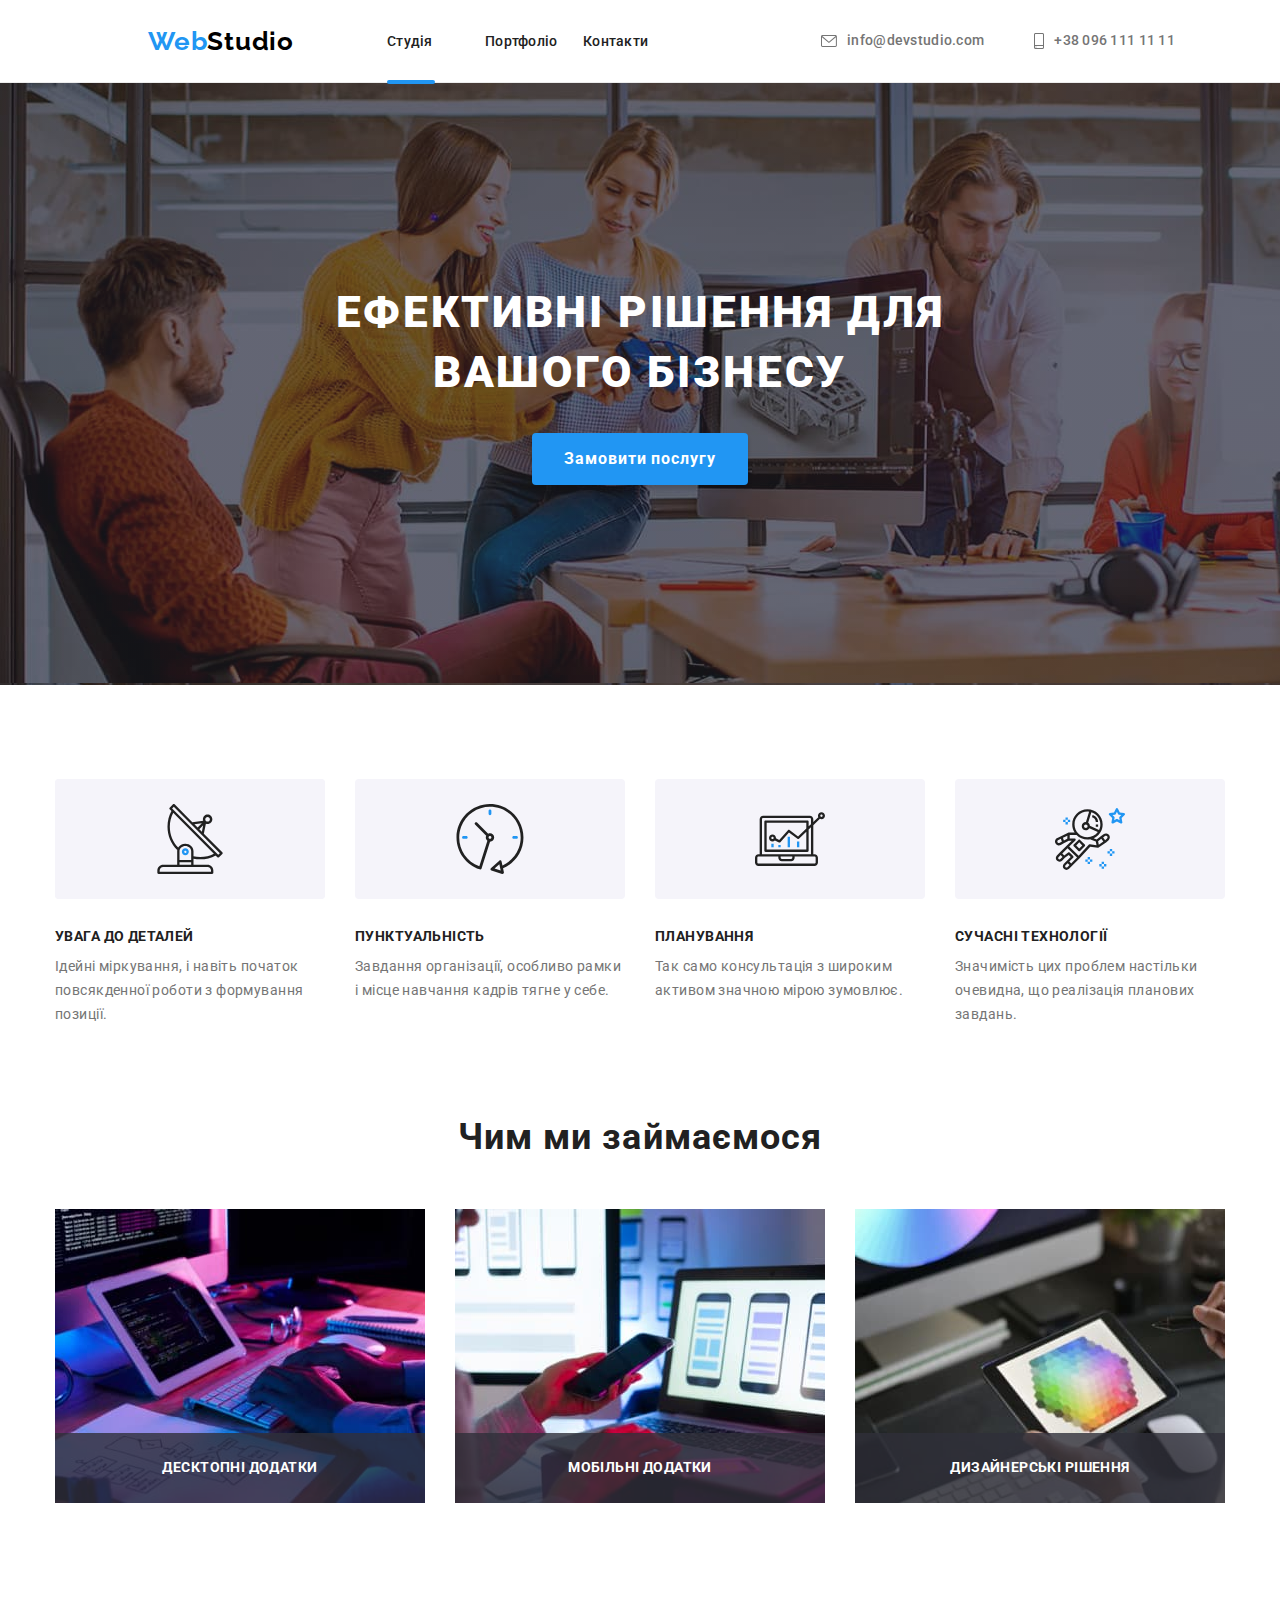
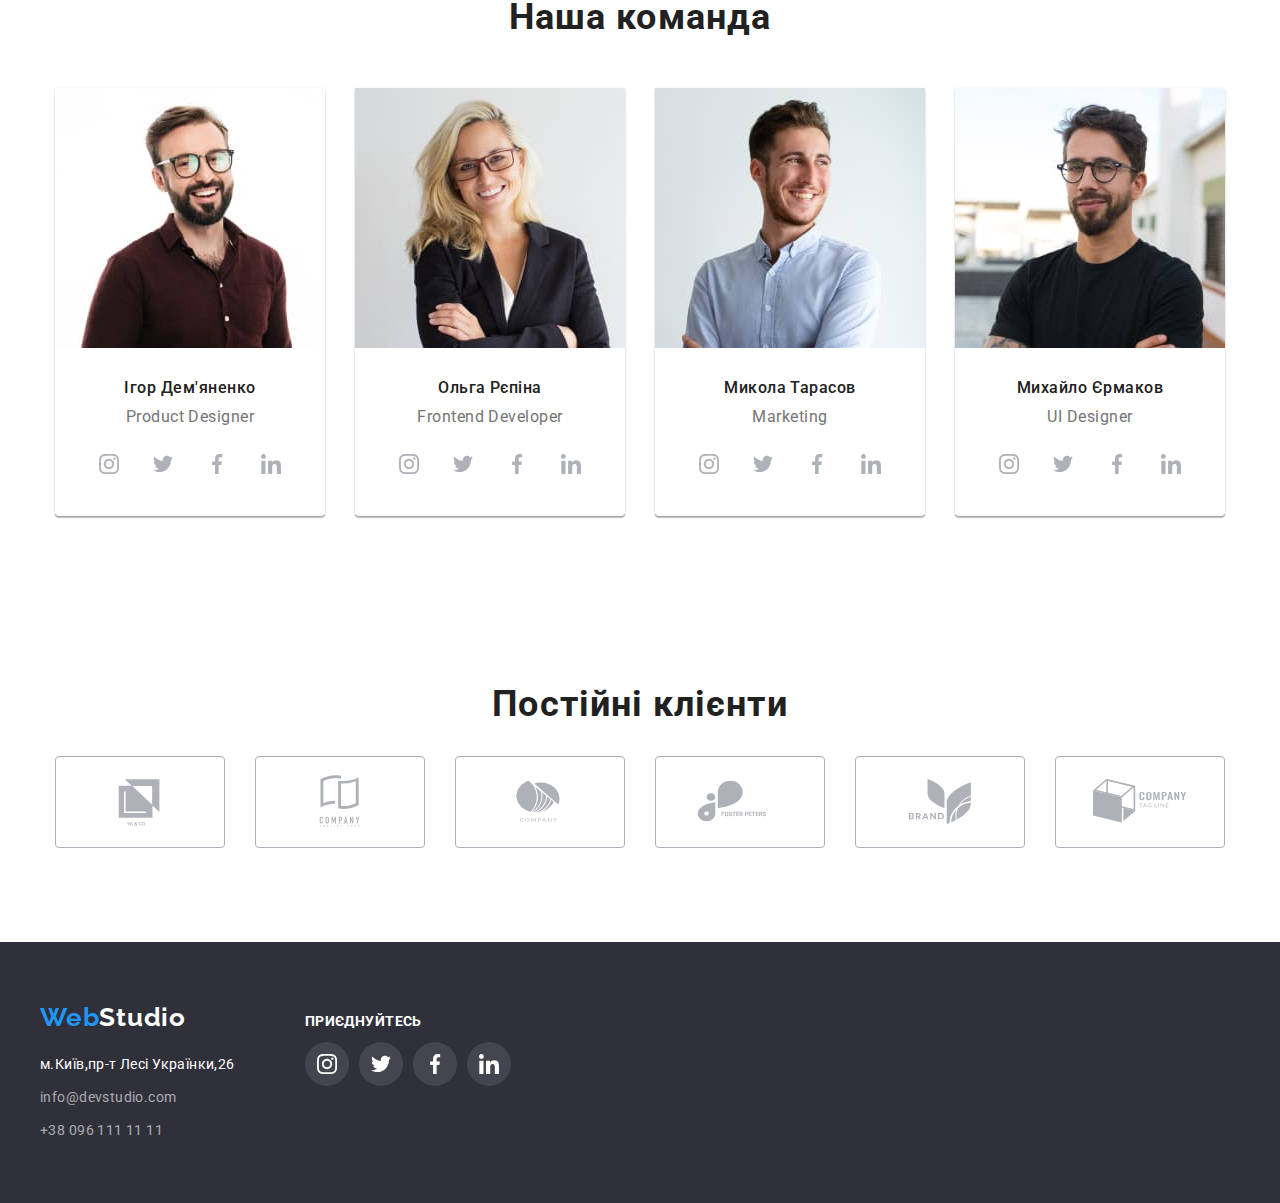
==== commit 35c02dd6: "added svg in modal" ====
--- a/index.html
+++ b/index.html
@@ -131,7 +131,7 @@
                 <img
                   class="img-block"
                   src="./studioimg/box1.jpg"
-                  alt="набираймо текст"
+                  alt="Десктопні додатки"
                   width="370"
                 />
                 <p class="we-do-work">Десктопні додатки</p>
@@ -140,7 +140,7 @@
                 <img
                   class="img-block"
                   src="./studioimg/box2.jpg"
-                  alt="мобільний додаток"
+                  alt="Мобільні додатки"
                   width="370"
                 />
                 <p class="we-do-work">Мобільні додатки</p> 
@@ -150,7 +150,7 @@
                 <img
                   class="img-block"
                   src="./studioimg/box3.jpg"
-                  alt="оформлення"
+                  alt="Дизайнерські рішення"
                   width="370"
                 />
                 <p class="we-do-work">Дизайнерські рішення</p>
@@ -486,6 +486,7 @@
         </div>
       </div>
     </section>
+    <!-- Modal -->
     <div class="backdrop is-hidden" data-modal>
       <div class="modal">
         <button data-modal-close class="close-button" type="button">
@@ -493,6 +494,41 @@
             <use href="./studioimg/symbol-defs.svg#icon-close"></use>
           </svg>
         </button>
+        <p class="modal-title">Залиште свої дані, ми вам передзвонимо</p>
+          <form action="" class="modal-form">
+            <div class="form-element">
+            <label for="name">Ім'я</label>
+            <div class="input-wrap">
+            <input type="text" id="name">
+            <svg width="18" height="18">
+              <use href="./studioimg/symbol-defs.svg#icon-person"></use>
+            </svg>
+          </div>
+          </div>
+          <div class="form-element">
+            <label for="tel">Телефон</label>
+            <div class="input-wrap">
+            <input type="tel" id="tel">
+            <svg width="18" height="18">
+              <use href="./studioimg/symbol-defs.svg#icon-phone"></use>
+            </svg>
+          </div>
+          </div>
+            <div class="form-element">
+            <label for="email">Пошта</label>
+            <div class="input-wrap">
+              <input type="email" id="email">
+              <svg  width="18" height="18">
+                <use href="./studioimg/symbol-defs.svg#icon-email"></use>
+              </svg>
+            </div>
+          </div>
+          <div class="form-element">
+            <label for="textarea">Коментар</label>
+            <textarea name="textarea" id="textarea" cols="30" rows="10" placeholder="Введіть текст"></textarea>
+          </div>
+          </form>
+        </div>
       </div>
     </div>
     <script src="./studioimg/js/modal.js"></script>
--- a/Styles/styles.css
+++ b/Styles/styles.css
@@ -129,8 +129,7 @@
   letter-spacing: 0.02em;
   color: var(--secondary-color);
   text-decoration: none;
-  transition-property: color;
-  transition: transform 250ms cubic-bezier(0.4, 0, 0.2, 1);
+  transition: color 250ms cubic-bezier(0.4, 0, 0.2, 1);
 }
 
 .nav-link .link:hover,
@@ -165,14 +164,19 @@
 .icon-envelope {
   fill: currentColor;
   margin-right: 10px;
+  margin-top: auto;
+  margin-bottom: auto;
 }
 
 .icon-smartphone {
   fill: currentColor;
   margin-right: 10px;
+  margin-top: auto;
+  margin-bottom: auto;
 }
 
 .contacts-link .link {
+  display: flex;
   font-weight: 500;
   font-size: 14px;
   line-height: 1.14;
@@ -180,8 +184,7 @@
   color: var(--primary-color);
   text-decoration: none;
   margin-left: auto;
-  transition-property: fill;
-  transition: transform 250ms cubic-bezier(0.4, 0, 0.2, 1);
+  transition: color 250ms cubic-bezier(0.4, 0, 0.2, 1);
 }
 
 .contacts-link .link:hover,
@@ -245,6 +248,7 @@
   pointer-events: none;
   visibility: hidden;
 }
+/* Modal */
 .modal {
   position: absolute;
   top: 50%;
@@ -252,10 +256,15 @@
   transform: translate(-50%, -50%);
   min-width: 528px;
   min-height: 581px;
+  padding: 40px 39px 12px 41px;
   box-shadow: 0px 1px 3px rgba(0, 0, 0, 0.12), 0px 1px 1px rgba(0, 0, 0, 0.14),
     0px 2px 1px rgba(0, 0, 0, 0.2);
   border-radius: 4px;
   background: var(--text-color);
+
+}
+.modal-form {
+margin-top: 12px;
 }
 
 .modal .close-button {
@@ -267,16 +276,86 @@
   height: 30px;
   top: 8px;
   right: 8px;
+  cursor: pointer;
   border-radius: 50%;
   background-color: var(--text-color);
   border: 1px solid rgba(0, 0, 0, 0.1);
-  transition-property: var(--text-color);
-  transition: transform 250ms cubic-bezier(0.4, 0, 0.2, 1);
+  transition:  background-color 250ms cubic-bezier(0.4, 0, 0.2, 1);
 }
 .modal .close-button:hover,
 .modal .close-button:focus {
   fill: var(--accent-color);
 }
+
+.modal-title {
+  padding-bottom: 12px;
+  padding-top: 40px;
+  font-weight: 700;
+font-size: 20px;
+line-height: 1.15px;
+text-align: center;
+letter-spacing: 0.03em;
+color: var(--secondary-color);
+ 
+}
+.form-element {
+  display: flex;
+  flex-direction: column;
+  margin-top: 10px;
+  cursor: pointer;
+}
+.form-element label {
+  margin-top: 4px;
+  font-weight: 400;
+font-size: 12px;
+line-height: 1.16px;
+
+letter-spacing: 0.01em;
+color: var(--primary-color);
+
+}
+.input-wrap {
+  position: relative;
+}
+.form-element svg {
+  position: absolute;
+  top: 25px;
+  left: 12px;
+  transform: translateY(-50%);
+ 
+
+}
+
+.form-element input {
+  width: 100%;
+  height: 40px;
+  margin-top: 4px;
+  padding-left: 42px;
+  border: 1px solid rgba(33, 33, 33, 0.2);
+  border-radius: 4px;
+  outline: none;
+}
+.form-element input:focus {
+  border: 1px solid var(--accent-color);
+}
+.form-element input:focus + svg {
+  fill: var(--accent-color);
+}
+.form-element textarea {
+  margin-top: 4px;
+  height: 138px;
+  border: 1px solid rgba(33, 33, 33, 0.2);
+border-radius: 4px;
+}
+.placeholder {
+  font-weight: 400;
+font-size: 12px;
+line-height: 14px;
+letter-spacing: 0.01em;
+
+color: rgba(117, 117, 117, 0.5);
+}
+
 
 .hero-title {
   font-weight: 900;
@@ -454,7 +533,7 @@
 }
 
 .team-member {
-  padding: 30px 25px;
+  padding: 30px 30px;
 }
 
 .team-title {
@@ -480,7 +559,6 @@
   font-size: 16px;
   line-height: 1.19;
   letter-spacing: 0.03em;
-
   text-align: center;
 }
 .icon-social {
@@ -488,7 +566,9 @@
   justify-content: center;
   align-items: center;
   gap: 10px;
-}
+  margin-top: 16px;
+}
+
 
 .icon-link {
   display: flex;
@@ -498,7 +578,9 @@
   height: 44px;
   border-radius: 50%;
   color: var(--border-color-clients-icon);
-  transition: transform 250ms cubic-bezier(0.4, 0, 0.2, 1);
+  transition-property: color, border-radius;   
+  transition-duration: 250ms;
+  transition-timing-function: cubic-bezier(0.4, 0, 0.2, 1);
 }
 
 .icon-link:hover,
@@ -508,7 +590,7 @@
 }
 .icon-svg {
   fill:currentColor;
-  transition: fill 250ms  cubic-bezier(0.4, 0, 0.2, 1);
+  
 }
 
 /* Постійні клієнти */
@@ -533,27 +615,25 @@
   align-items: center;
   padding-bottom: 94px;
 }
-.icon-group {
-  transition: fill 250ms cubic-bezier(0.4, 0, 0.2, 1);
-}
-
 
 .logo-link {
   display: flex;
   justify-content: center;
   align-items: center;
-  fill: currentColor;
   width: 170px;
   height: 92px;
   border: 1px solid;
   border-radius: 4px;
   color: var(--border-color-clients-icon);
-  transition: transform 250ms cubic-bezier(0.4, 0, 0.2, 1);
+  transition-property: color, border;
+  transition-duration: 250ms;
+  transition-timing-function: cubic-bezier(0.4, 0, 0.2, 1);
 }
 
 .logo-link:hover,
-.logo-link:focus {
+.logo-link:focus{
   color: var(--accent-color);
+
 }
 .customers-items {
   width: 170px;
@@ -565,6 +645,9 @@
   justify-content: center;
   align-items: center;
   gap: 30px;
+}
+.icon-group {
+  fill: currentColor;
 }
 
 /* footer */
@@ -628,8 +711,7 @@
   color: var(--text-color);
   text-decoration: none;
   font-style: normal;
-  transition-property: var(--text-color);
-  transition: transform 250ms cubic-bezier(0.4, 0, 0.2, 1);
+  transition:  color 250ms cubic-bezier(0.4, 0, 0.2, 1);
 }
 .address-title .address-item:hover {
   color: var(--accent-color);
@@ -644,7 +726,7 @@
   letter-spacing: 0.03em;
   text-decoration: none;
   font-style: normal;
-  transition: transform 250ms cubic-bezier(0.4, 0, 0.2, 1);
+  transition: color 250ms cubic-bezier(0.4, 0, 0.2, 1);
 }
 
 .address-item {
@@ -676,11 +758,11 @@
   display: flex;
   justify-content: center;
   align-items: center;
-  background: rgba(255, 255, 255, 0.1);
+  background-color: rgba(255, 255, 255, 0.1);
   width: 44px;
   height: 44px;
   border-radius: 50%;
-  transition: transform 250ms cubic-bezier(0.4, 0, 0.2, 1);
+  transition: background-color 250ms cubic-bezier(0.4, 0, 0.2, 1);
 }
 .footer-icon-link:focus,
 .footer-icon-link:hover {
@@ -730,8 +812,11 @@
 
   margin-right: 8px;
   border-radius: 4px;
-  transition-property: var(--text-color);
-  transition: transform 250ms cubic-bezier(0.4, 0, 0.2, 1);
+  color: var(--secondary-color);
+  background-color: var(--background-team);
+  transition-property:  color, background-color, box-shadow;
+  transition-duration: 250ms;
+  transition-timing-function: cubic-bezier(0.4, 0, 0.2, 1);
 }
 
 .button.pointer:nth-child(5) {
@@ -744,19 +829,14 @@
   align-items: center;
 }
 
-.btn-items {
-  margin-bottom: 50px;
-  justify-content: center;
-}
 
 .btn-items {
   font-weight: 500;
   font-size: 16px;
   line-height: 1.62;
   letter-spacing: 0.03em;
-  text-align: center;
-  color: var(--secondary-color);
-  background: var(--text-color);
+  margin-bottom: 50px;
+  justify-content: center;
   display: flex;
 }
 
@@ -766,8 +846,7 @@
   background-color: var(--accent-color);
   box-shadow: 0px 3px 1px rgba(0, 0, 0, 0.1), 0px 1px 2px rgba(0, 0, 0, 0.08),
     0px 2px 2px rgba(0, 0, 0, 0.12);
-  border-radius: 4px;
-}
+  }
 /* Portfolio Project */
 
 .portfolio-title {
@@ -779,19 +858,21 @@
   flex-basis: 370px;
   margin-right: 30px;
   margin-bottom: 30px;
-  border: 1px solid #eeeeee;
+  gap:30px; 
 }
 .portfolio-link {
   display: block;
   text-decoration: none;
-   box-shadow: 0px 1px 1px rgba(0, 0, 0, 0.12), 0px 4px 4px rgba(0, 0, 0, 0.06),
-  1px 4px 6px rgba(0, 0, 0, 0.16) ;
-}
-
+ 
+transition-property: box-shadow;
+transition-duration: 250ms;
+transition-timing-function: cubic-bezier(0.4, 0, 0.2, 1);
+}
 
 .portfolio-link:hover,
 .portfolio-link:focus {
-  color: var(--accent-color);
+
+  box-shadow: 0px 1px 1px rgba(0, 0, 0, 0.12), 0px 4px 4px rgba(0, 0, 0, 0.06), 1px 4px 6px rgba(0, 0, 0, 0.16);
 }
 .portfolio-list:nth-child(3n) {
   margin-right: 0;
@@ -818,6 +899,7 @@
   overflow: hidden;
 }
 
+
 .overlay-text {
 
   position: absolute;
@@ -838,10 +920,11 @@
   transition: transform 250ms cubic-bezier(0.4, 0, 0.2, 1);
 }
 
-.portfolio-list:hover .overlay-text {
+.portfolio-list:hover  .overlay-text{
   opacity: 1;
   transform: translateY(0);
 }
+
 
 .portfolio-info {
   font-size: 16px;
@@ -851,8 +934,8 @@
   margin-top: 4px;
 }
 .porfolio-text {
-  padding: 20px 24px;
-  /* box-shadow: 0px 1px 3px rgba(0, 0, 0, 0.12), 0px 1px 1px rgba(0, 0, 0, 0.14),
-    0px 2px 1px rgba(0, 0, 0, 0.2); */
+  padding: 20px  24px 20px 24px;
   border-radius: 0px 0px 4px 4px;
-}
+  border: 1px solid #eeeeee;
+  border-top: 0;
+}
